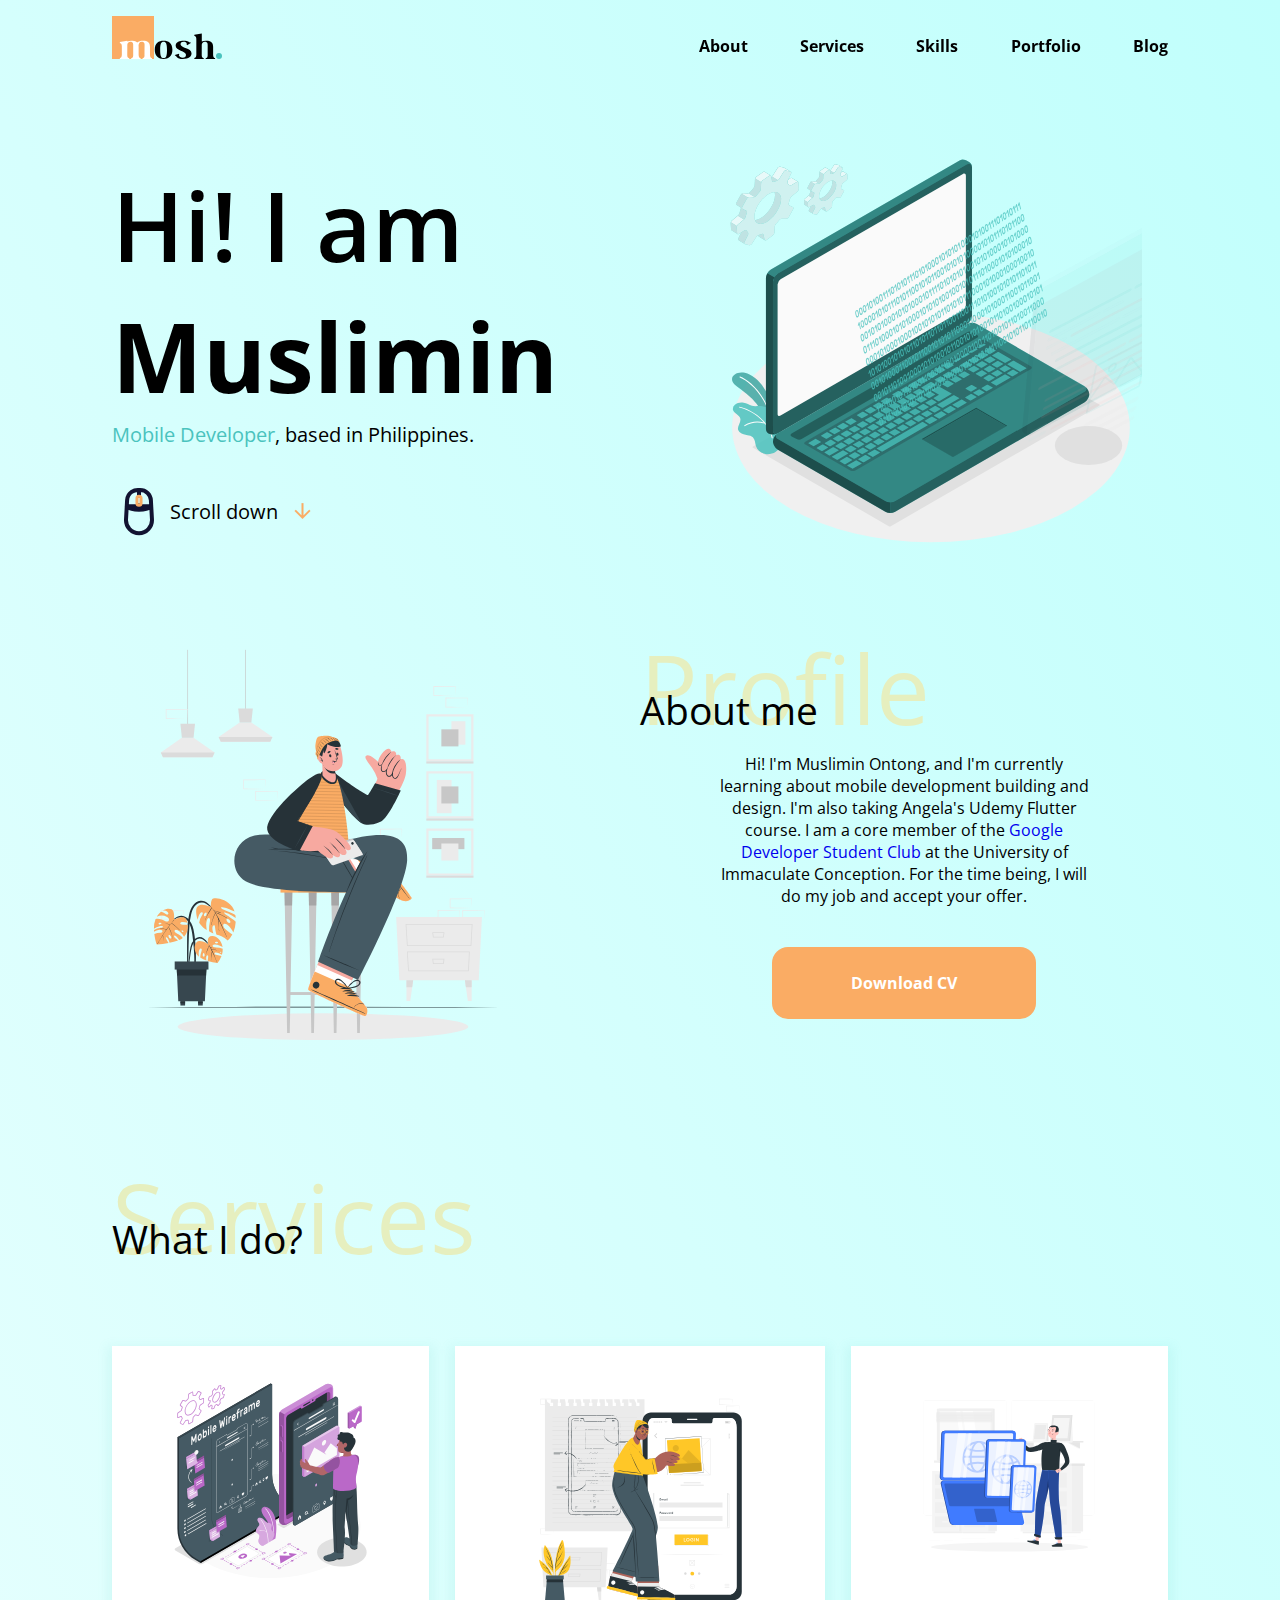
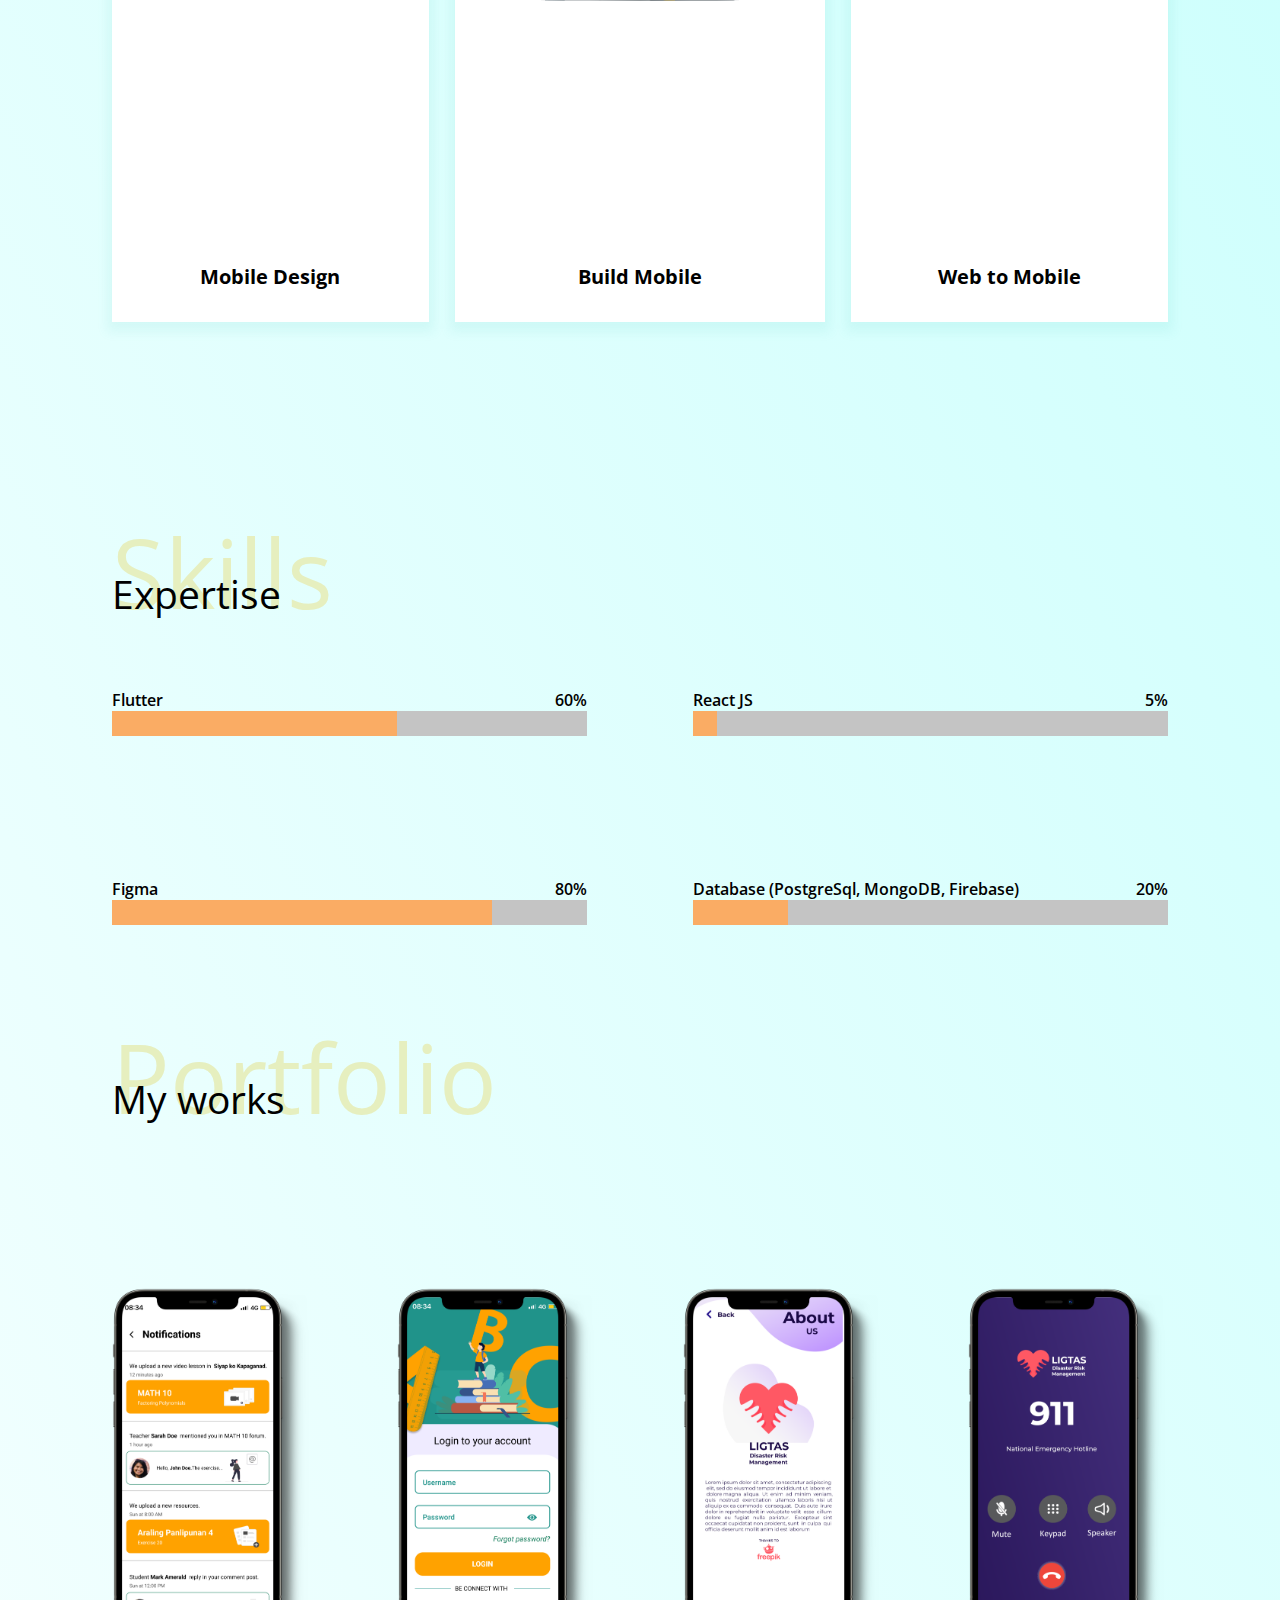
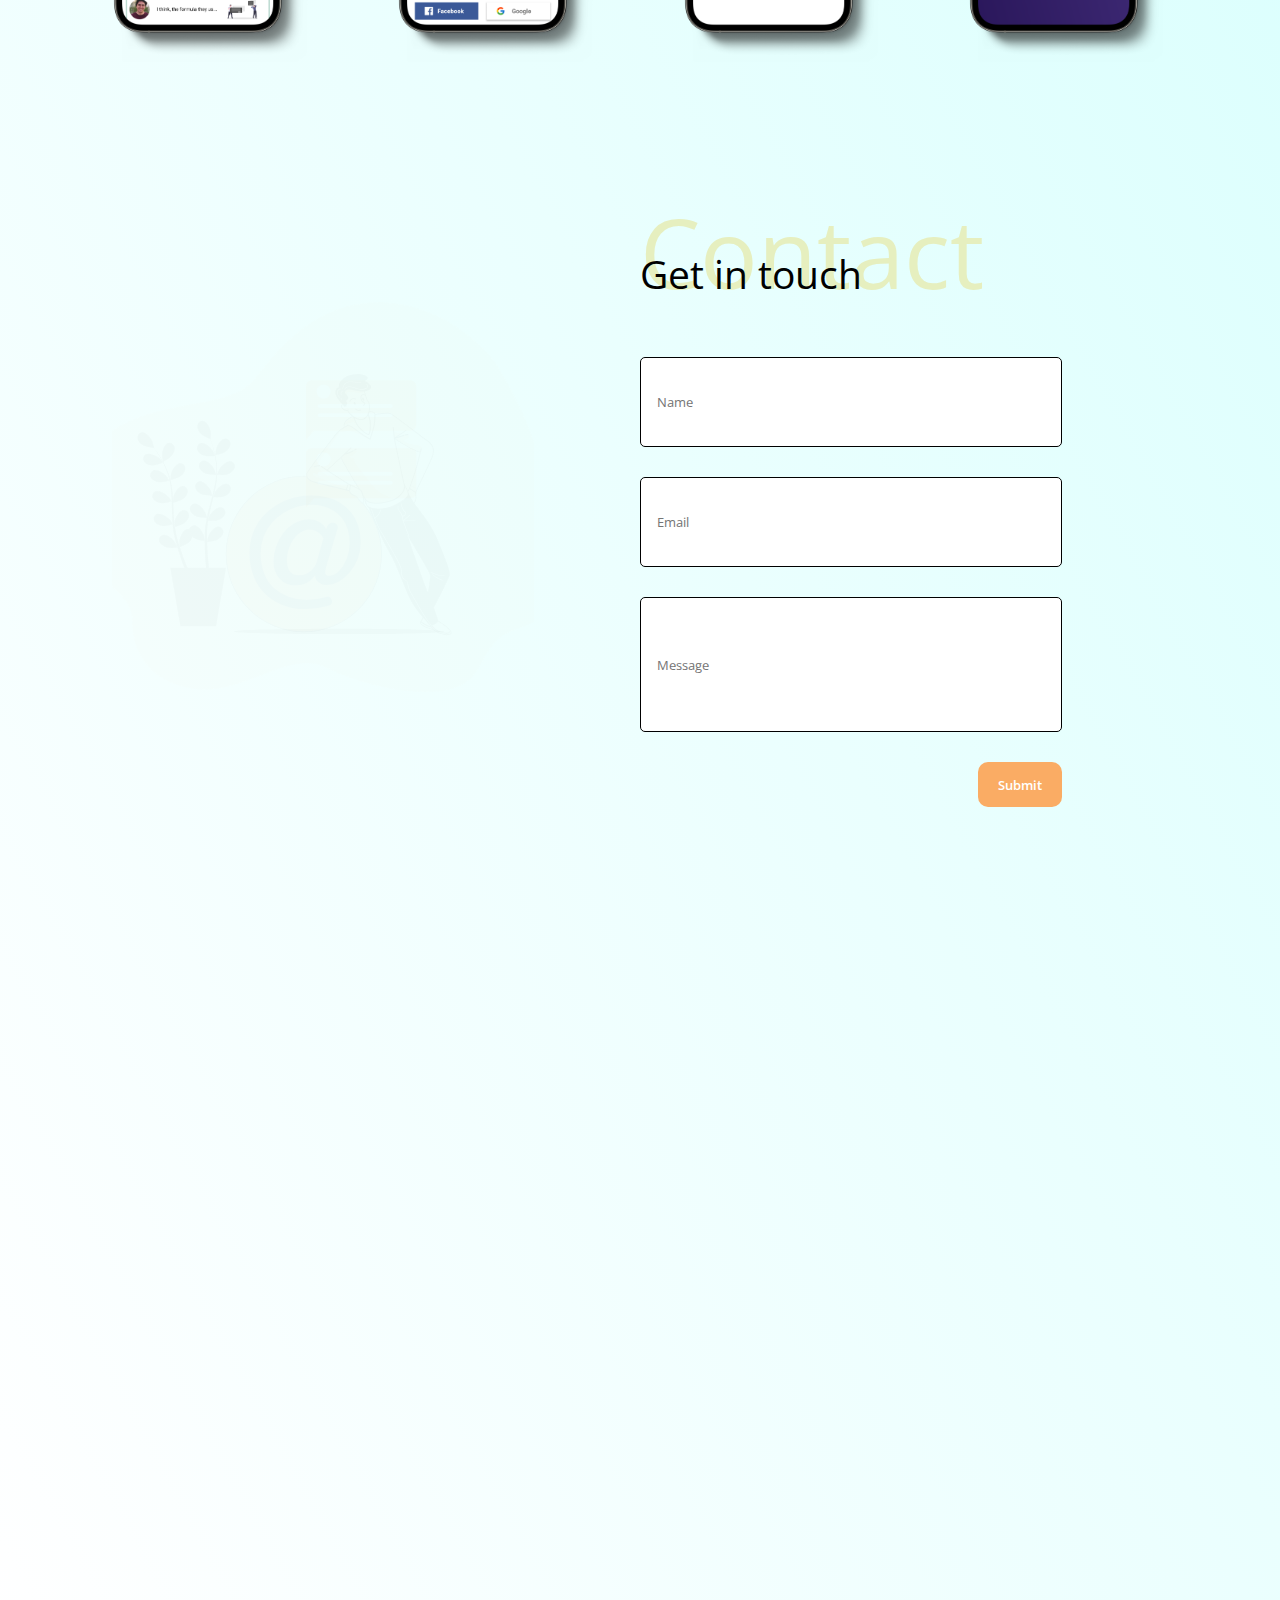
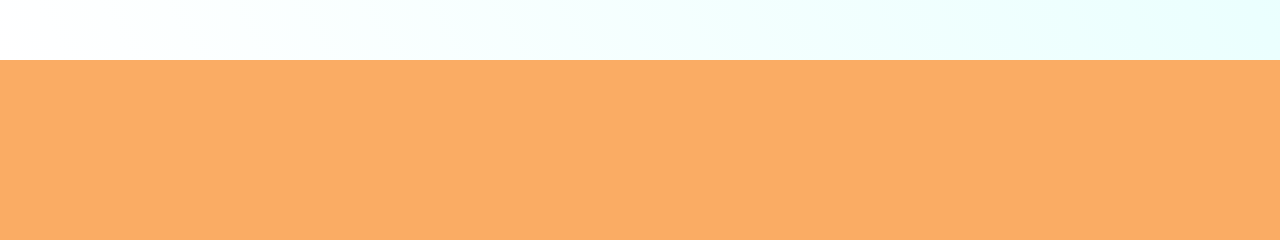
==== index.html @ 73337d1b "first commit" ====
<!DOCTYPE html>
<html lang="en">
  <head>
    <meta charset="UTF-8" />
    <meta http-equiv="X-UA-Compatible" content="IE=edge" />
    <meta name="viewport" content="width=device-width, initial-scale=1.0" />
    <link
      rel="stylesheet"
      href="https://cdnjs.cloudflare.com/ajax/libs/font-awesome/4.7.0/css/font-awesome.min.css"
    />
    <link rel="stylesheet" href="style.css" />
    <title>Mosh</title>
  </head>
  <body>
    <div class="main-container">
      <header>
        <div class="container">
          <input type="checkbox" id="check" onclick="nav_appear()" />
          <div class="logo-container">
            <a href="#landing-page"
              ><img id="logo-home" src="assets/logo.svg" alt=""
            /></a>
          </div>
          <nav>
            <div id="nav-menu">
              <ul>
                <li>
                  <a
                    href="#about-section"
                    id="about-nav"
                    onclick="clickNavBar()"
                    >About</a
                  >
                </li>
                <li>
                  <a
                    href="#services-section"
                    id="services-nav"
                    onclick="clickNavBar()"
                    >Services</a
                  >
                </li>
                <li>
                  <a
                    href="#skill-section"
                    id="skills-nav"
                    onclick="clickNavBar()"
                    >Skills</a
                  >
                </li>
                <li>
                  <a
                    href="#portfolio-section"
                    id="portfolio-nav"
                    onclick="clickNavBar()"
                    >Portfolio</a
                  >
                </li>
                <li>
                  <a href="" id="blog-nav" onclick="clickNavBar()">Blog</a>
                </li>
              </ul>
            </div>
            <label class="burger-menu" for="check">
              <i class="fa fa-bars"></i>
            </label>
          </nav>
        </div>
      </header>

      <main>
        <div class="row" id="landing-page">
          <div class="col">
            <h1>
              <span>Hi! I am<br /></span>Muslimin
            </h1>
            <p><span>Mobile Developer</span>, based in Philippines.</p>

            <div class="scroll-label">
              <img src="assets/mouse.svg" alt="mouse" />
              <p>Scroll down</p>
              <img
                src="assets/arrow-down.png"
                alt="arrow-down"
                id="scroll-arrow-down"
              />
            </div>
          </div>
          <div class="col">
            <img
              id="landing-banner"
              src="assets/code-1.svg"
              alt="landing-banner"
            />
          </div>
        </div>
        <!--                  about section               -->
        <div class="row" id="about-section">
          <div class="col" id="about-banner">
            <img src="assets/about-me-animate.svg" alt="about svg" />
          </div>
          <div class="col">
            <div class="col-title">
              <div class="back">
                <h1>Profile</h1>
              </div>
              <div class="front">
                <h2>About me</h2>
              </div>
            </div>
            <div class="about-me">
              <p>
                Hi! I'm Muslimin Ontong, and I'm currently learning about mobile
                development building and design. I'm also taking Angela's Udemy
                Flutter course. I am a core member of the
                <a
                  href="https://developers.google.com/profile/u/109688872650027456934"
                  target="_blank"
                >
                  Google Developer Student Club </a
                >at the University of Immaculate Conception. For the time being,
                I will do my job and accept your offer.
              </p>
            </div>
            <div class="button-container">
              <a href=""
                ><div class="download-cv"><span>Download CV</span></div></a
              >
            </div>
          </div>
        </div>
        <!--                  service section               -->
        <div class="row" id="services-section">
          <div class="col">
            <div class="col-title">
              <div class="back">
                <h1>Services</h1>
              </div>
              <div class="front">
                <h2>What I do?</h2>
              </div>
            </div>
          </div>
        </div>
        <div class="row">
          <div class="card-container">
            <div class="col card">
              <div class="image-banner">
                <img src="assets/service-1.svg" alt="design mobile" />
              </div>
              <p>Mobile Design</p>
            </div>
            <div class="col card" id="card-2">
              <div class="image-banner">
                <img src="assets/service-2.svg" alt="design mobile" />
              </div>
              <p>Build Mobile</p>
            </div>
            <div class="col card">
              <div class="image-banner">
                <img src="assets/service-3.svg" alt="design mobile" />
              </div>
              <p>Web to Mobile</p>
            </div>
          </div>
        </div>
        <!--                  skill section               -->
        <div class="row" id="skill-section">
          <div class="col">
            <div class="col-title">
              <div class="back">
                <h1>Skills</h1>
              </div>
              <div class="front" id="col-title-skill">
                <h2>Expertise</h2>
              </div>
            </div>
          </div>
        </div>
        <div class="row skill-container">
          <div class="col skill-col">
            <div class="skill">
              <div class="skill-label">
                <p>Flutter</p>
                <p>60%</p>
              </div>
              <div class="progress-bar">
                <div class="bar" id="flutter-skill"></div>
              </div>
            </div>
            <div class="skill">
              <div class="skill-label">
                <p>Figma</p>
                <p>80%</p>
              </div>
              <div class="progress-bar">
                <div class="bar" id="figma-skill"></div>
              </div>
            </div>
          </div>
          <div class="col skill-col">
            <div class="skill">
              <div class="skill-label">
                <p>React JS</p>
                <p>5%</p>
              </div>
              <div class="progress-bar">
                <div class="bar" id="react-skill"></div>
              </div>
            </div>
            <div class="skill">
              <div class="skill-label">
                <p>Database (PostgreSql, MongoDB, Firebase)</p>
                <p>20%</p>
              </div>
              <div class="progress-bar">
                <div class="bar" id="database-skill"></div>
              </div>
            </div>
          </div>
        </div>
        <!--                  portfolio section               -->
        <div class="row" id="portfolio-section">
          <div class="col">
            <div class="col-title">
              <div class="back">
                <h1>Portfolio</h1>
              </div>
              <div class="front" id="col-title-skill">
                <h2>My works</h2>
              </div>
            </div>
          </div>
        </div>
        <div class="row">
          <div class="slider">
            <div class="img-box">
              <img src="assets/mock-up-1.png" alt="project" />
              <img src="assets/mock-up-2.png" alt="project" />
              <img src="assets/mock-up-3.png" alt="project" />
              <img src="assets/mock-up-4.png" alt="project" />
            </div>
          </div>
        </div>
        <!--                  contact section               -->
        <div class="row">
          <div class="col">
            <div class="contact-banner">
              <img src="assets/contact-me.svg" alt="contact banner" />
            </div>
          </div>
          <div class="col">
            <div class="col-title" id="contact-title">
              <div class="back">
                <h1>Contact</h1>
              </div>
              <div class="front">
                <h2>Get in touch</h2>
              </div>
            </div>
            <form action="/" method="POST" class="client-form">
              <input
                type="text"
                name="client_name"
                id="client_input"
                placeholder="Name"
              />
              <br />
              <input
                type="text"
                name="client_email"
                id="email_input"
                placeholder="Email"
              />
              <br />
              <input
                type="textarea"
                name="client_message"
                id="message_input"
                placeholder="Message"
              />
              <br />
              <div class="button-submit-container">
                <input type="submit" value="Submit" />
              </div>
            </form>
          </div>
        </div>
      </main>
    </div>

    <footer></footer>

    <script src="index.js"></script>
  </body>
</html>
---- style.css ----
@import url("https://fonts.googleapis.com/css2?family=Open+Sans:wght@400;600;700;800&display=swap");

:root {
  --padding-body: 0 7rem;
  --background-gradient: linear-gradient(241.04deg, #c1fffc 0%, #ffffff 100%);
  --margin-bottom: 2rem;
  --margin-top: 2.5rem;
  --main-background-linear: 540vh;
  --footer-height: 20vh;
}
* {
  padding: 0;
  margin: 0;
  box-sizing: border-box;
  font-family: "Open Sans", sans-serif;
  text-decoration: none;
}

.main-container {
  width: 100%;
  height: var(--main-background-linear);
  display: flex;
  flex-direction: column;
  background-image: var(--background-gradient);
}
header {
  position: fixed;
  top: 0;
  width: 100%;
  padding: var(--padding-body);
  background: transparent;
  margin-bottom: var(--margin-bottom);
  z-index: 1000;
  transition: background-color 0.5s;
}

header.active {
  background-color: white;
  box-shadow: 0px 10px 10px rgba(74, 195, 190, 0.1);
}

.container {
  display: flex;
  justify-content: space-between;
  align-items: center;
  padding: 1rem 0;
}

header .container .logo-container {
  flex: 2.5;
}

header .container nav {
  flex: 2;
}

#check {
  display: none;
}

header .container nav .burger-menu {
  display: none;
}

header .container nav #nav-menu ul {
  display: flex;
  justify-content: space-between;
  max-width: 100%;
  min-width: 30%;
  list-style: none;
}
header .container nav #nav-menu li a {
  color: #000;
  font-weight: bold;
}

header .container nav #nav-menu li a:hover {
  color: #faac64;
}

.row {
  position: relative;
  top: 6rem;
  padding: var(--padding-body);
  display: flex;
  align-items: center;
  height: auto;
  margin-top: var(--margin-top);
}

.col {
  flex: 1;
  display: flex;

  flex-direction: column;
  margin-bottom: 1.5rem;
}

.col img {
  max-width: 80%;
}

#landing-page h1 {
  font-weight: bold;
  font-size: 5.996875rem;
}

#landing-page h1 span {
  font-weight: 600;
  font-size: 5.996875rem;
}
#landing-page p {
  font-size: 1.25rem;
}
#landing-page p span {
  font-size: 1.25rem;
  color: #4ac3be;
}

.scroll-label {
  display: flex;
  justify-content: center;
  align-items: center;
  max-width: 40%;
  min-width: 30%;
  margin-top: var(--margin-top);
}

.scroll-label p,
#scroll-arrow-down {
  margin-left: 1rem;
}

.scroll-label #scroll-arrow-down {
  max-width: 1.5rem;
  max-height: 1.5rem;
  min-width: 1rem;
  min-height: 1rem;
}
#landing-page #landing-banner {
  margin-left: 5rem;
}

#about-section #about-banner {
  max-width: 50%;
}
.col-title {
  width: 40%;
  position: relative;
}

.col-title .back,
.front {
  width: 100%;
}

.col-title .back > h1 {
  font-size: 5.9968375rem;
  color: #e6efbf;
  font-weight: 400;
}
.col-title .front > h2 {
  position: absolute;
  top: 3.8rem;
  right: 0;
  font-size: 2.44125rem;
  font-weight: 400;
  width: 100%;
}

#about-section .about-me p {
  text-align: center;
  width: 70%;
  margin: 0 auto;
}

.button-container {
  max-width: 100%;
  height: 20vh;
}

.button-container a .download-cv {
  max-width: 50%;
  height: 40%;
  display: flex;
  justify-content: center;
  align-items: center;
  margin: var(--margin-top) auto;
  background-color: #faac64;
  color: white;
  border-radius: 1rem;
  text-align: center;
  transition: all 0.5s;
}
.button-container a .download-cv:hover {
  background-color: #4ac3be;
}

.button-container a .download-cv span {
  font-size: 1rem;
  font-weight: bold;
}
.card-container {
  display: flex;
  justify-content: space-between;
  width: 100%;
  height: 80vh;
}
.card {
  display: flex;
  /* justify-content: center; */
  /* align-items: center; */
  text-align: center;
  max-width: 30%;
  height: 80%;
  flex-direction: column;
  background-color: #ffffff;
  box-shadow: 0px 5px 10px 5px rgba(74, 195, 190, 0.1);
  padding: 2rem;
}

#card-2 {
  max-width: 35%;
}

.card .image-banner {
  flex: 1.5;
}

.card p {
  font-size: 1.25rem;
  font-weight: bold;
}

.skill-container {
  height: 30vh;
  margin-bottom: var(--margin-bottom);
  justify-content: space-between;
}
.skill-container .skill-col {
  height: 100%;
  max-width: 45%;
  justify-content: space-between;
}

.skill {
  max-width: 100%;
  height: 30%;
}
.skill .skill-label {
  display: flex;
  justify-content: space-between;
}
.skill .skill-label p {
  font-weight: 600;
}

.skill .progress-bar {
  position: relative;
  background-color: #c4c4c4;
  width: 100%;
  height: 30%;
}

.skill .progress-bar .bar {
  background-color: #faac64;
  height: 100%;
  z-index: 2;
  position: absolute;
  top: 0;
  left: 0;
}

#flutter-skill {
  width: 60%;
}

#figma-skill {
  width: 80%;
}
#react-skill {
  width: 5%;
}
#database-skill {
  width: 20%;
}

/* .slider,
.img-box {
} */
.slider {
  width: 100%;
  height: 60vh;
  overflow: hidden;
}
.slider .img-box {
  display: flex;
  align-items: center;
  justify-content: space-between;
  max-width: 100%;
  height: 100%;
}

.slider .img-box img {
  max-width: 200px;
}

#contact-title {
  width: 50%;
}
.client-form {
  margin-top: var(--margin-top);
  width: 100%;
  height: 50vh;
  display: flex;
  flex-direction: column;
  justify-content: space-between;
}
.button-submit-container {
  width: 80%;
  height: 10%;
}
input[type="text"],
input[type="textarea"] {
  width: 80%;
  padding: 1rem;
}
input[type="text"],
input[type="textarea"] {
  border: 1px solid #000000;
  box-sizing: border-box;
  border-radius: 5px;
}
input[type="submit"] {
  background: #faac64;
  border-radius: 10px;
  border-color: transparent;
  color: #fff;
  outline: none;
  font-weight: 600;
}

input[type="text"] {
  height: 20%;
}
input[type="submit"] {
  cursor: pointer;
  float: right;
  width: 20%;
  height: 100%;
  font-size: 0.8rem;
  transition: all 0.5s;
}
input[type="submit"]:hover {
  background-color: #4ac3be;
}
input[type="textarea"] {
  height: 30%;
}

footer {
  width: 100%;
  height: var(--footer-height);
  background-color: #faac64;
}
/* --------------------------------------------- */
/* mobile */
/*  */
@media only screen and (max-width: 768px) {
  html {
    font-size: 12px;
  }
  :root {
    --padding-body: 0 2rem;
    --margin-top: 2rem;
    --main-background-linear: 740vh;
    --footer-height: 10vh;
  }

  header .container nav #nav-menu {
    width: 100%;
    height: 90vh;
    background-color: #4ac3be;
    color: #fff;
    position: fixed;

    top: 10vh;
    left: 0;
    transition: all 0.5s;
  }
  header .container nav #nav-menu ul {
    text-align: center;
    flex-direction: column;
    height: 90%;
  }
  header .container nav #nav-menu ul li {
    font-size: 1.953rem;
  }

  header .container nav #nav-menu ul li:first-child {
    margin-top: 2rem;
  }

  #logo-home {
    max-width: 50%;
  }
  header .container .logo-container,
  .nav {
    flex: 1;
  }

  header .container nav .burger-menu {
    float: right;
    display: block;
  }

  header .container nav .burger-menu i {
    font-size: 1.5rem;
  }

  .row {
    align-items: center;
    flex-direction: column;
  }

  #landing-page {
    flex-direction: column-reverse;
  }

  .col {
    flex: 1;
    width: 100%;
  }

  .col img {
    max-width: 100%;
  }

  #landing-page #landing-banner {
    margin-left: 0;
  }
  .scroll-label {
    display: none;
  }
  #about-section #about-banner {
    max-width: 100%;
  }

  .col-title {
    width: 100%;
  }

  .col-title .back > h1 {
    font-size: 5.9968375rem;
  }
  .col-title .front > h2 {
    font-size: 2.44125rem;
    top: 3.8rem;
  }

  /* 
  .col-title.front #col-title-skill h2 {
    right: 60%;
  } */

  #about-section .about-me p {
    font-size: 1.33333333333rem;
    max-width: 100%;
    margin-top: var(--margin-top);
  }

  .button-container {
    max-width: 100%;
    height: 10vh;
  }
  .button-container a .download-cv {
    width: 50%;
    height: 80%;
  }

  .button-container a .download-cv span {
    font-size: 1.563rem;
  }

  .card-container {
    flex-direction: column;
    height: 200vh;
  }
  .card {
    display: flex;
    max-width: 100%;
    max-height: 100%;
    flex-direction: column;
    background-color: #ffffff;
    box-shadow: 0px 5px 10px 5px rgba(74, 195, 190, 0.1);
  }

  #card-2 {
    max-width: 100%;
  }

  .card p {
    font-size: 2.411rem;
  }

  .skill-container {
    height: 45vh;
  }

  .skill-container .skill-col {
    max-width: 100%;
    margin-top: var(--margin-top);
  }
  .skill {
    max-width: 100%;
    height: 30%;
  }

  .skill .skill-label p {
    font-size: 1.33333333333rem;
  }
  .skill .progress-bar {
    width: 100%;
    height: 30%;
  }
  .skill .progress-bar .bar {
    z-index: 2;
    position: absolute;
    top: 0;
    left: 0;
  }

  .slider {
    height: 78vh;
    overflow-x: scroll;
  }

  .slider .img-box img {
    max-width: 300px;
  }
  .button-submit-container {
    height: 20%;
    width: 100%;
  }
  .client-form {
    width: 100%;
    height: 60vh;
  }

  input[type="text"],
  input[type="textarea"],
  input[type="submit"] {
    width: 100%;
    padding: 1rem;
  }

  input[type="text"] {
    height: 20%;
  }
  input[type="submit"] {
    font-size: 1.33333333333rem;
    height: 100%;
  }
  input[type="textarea"] {
    height: 50%;
  }

  /* #check:checked ~ .nav-menu {
    left: 0;
  } */
}
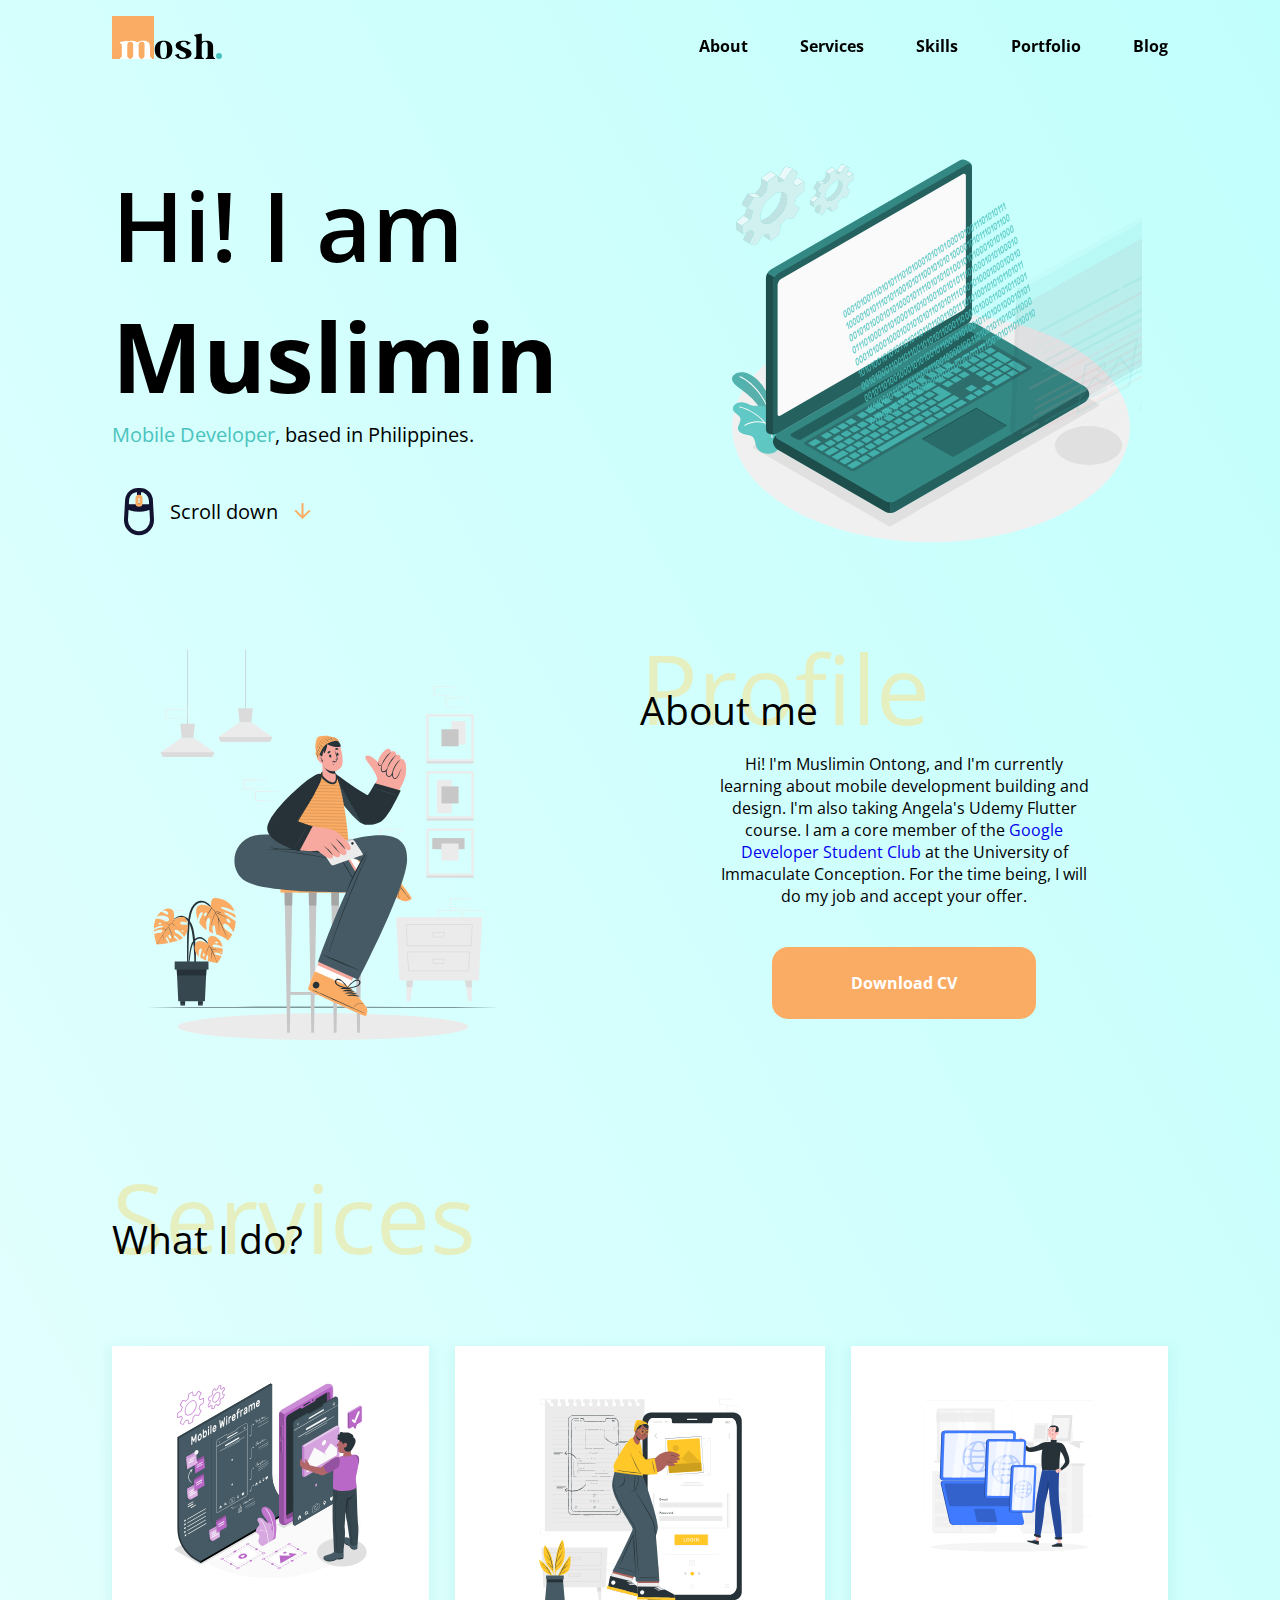
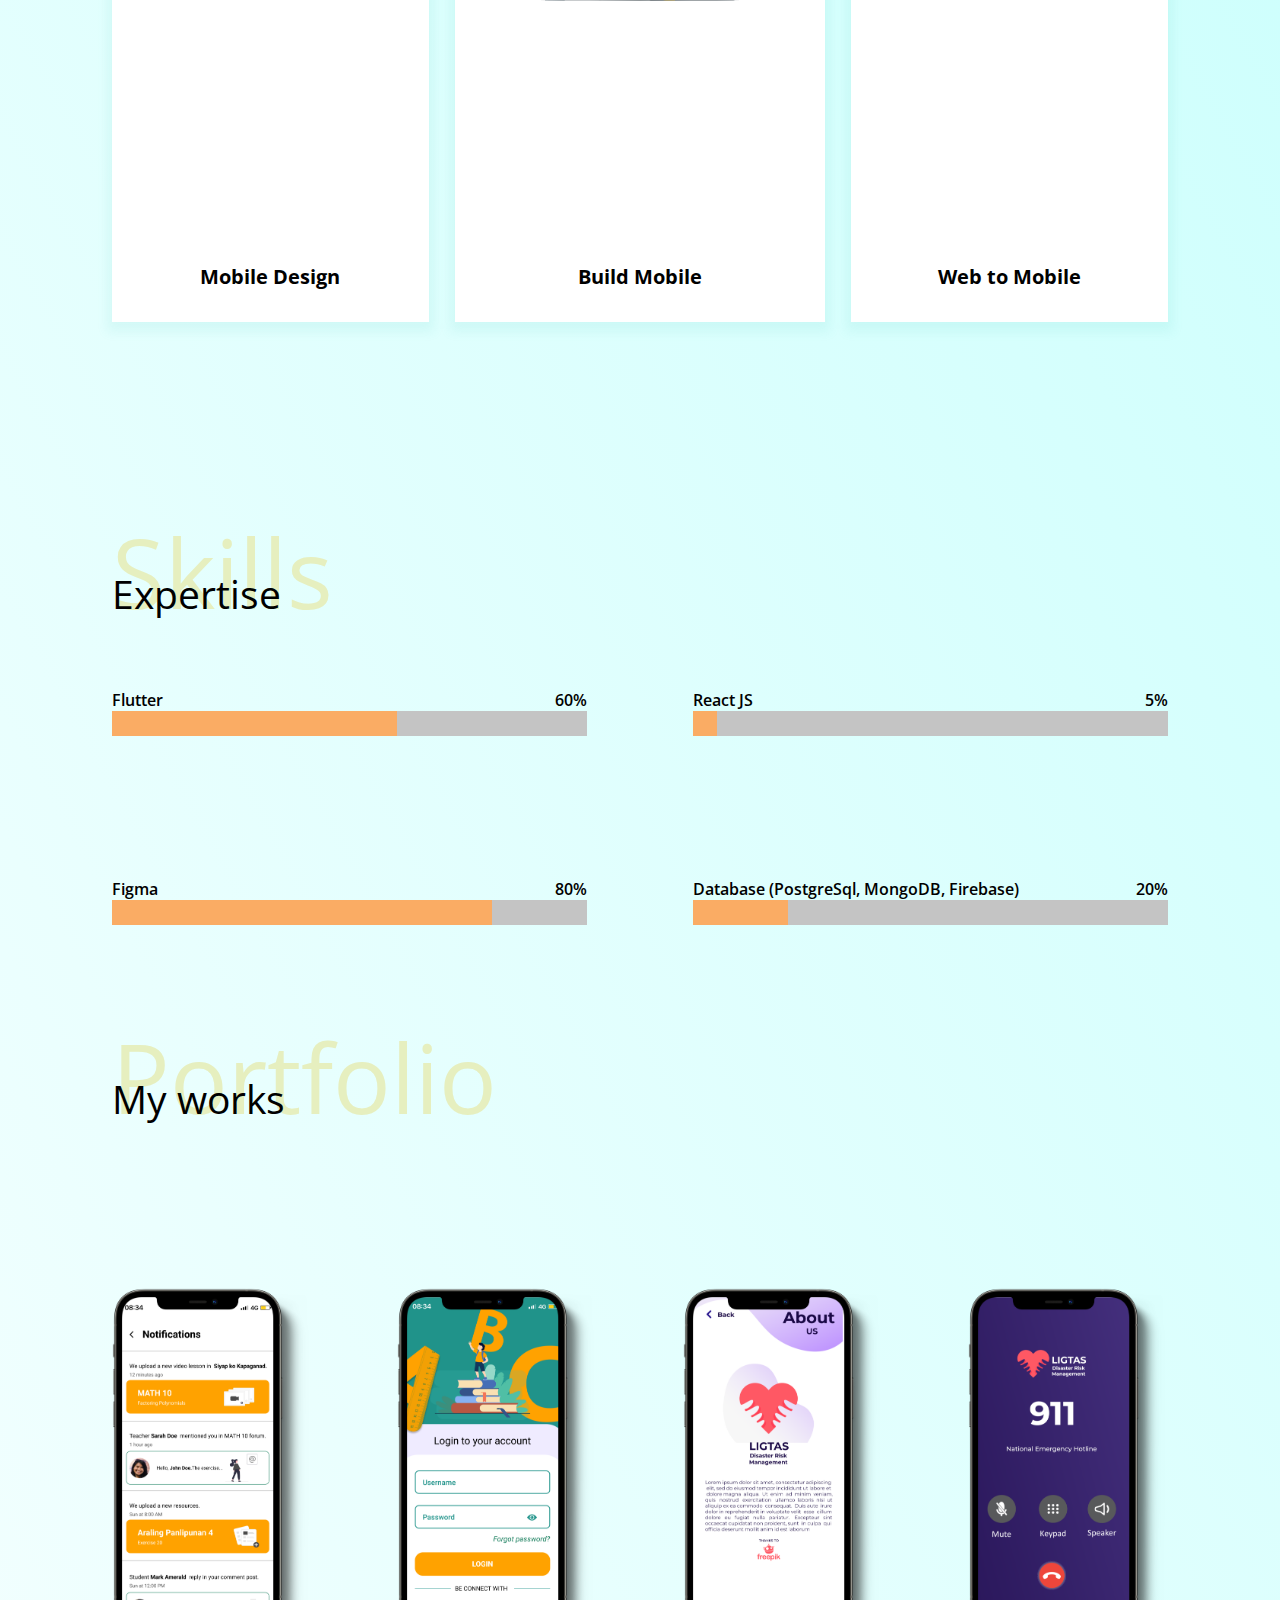
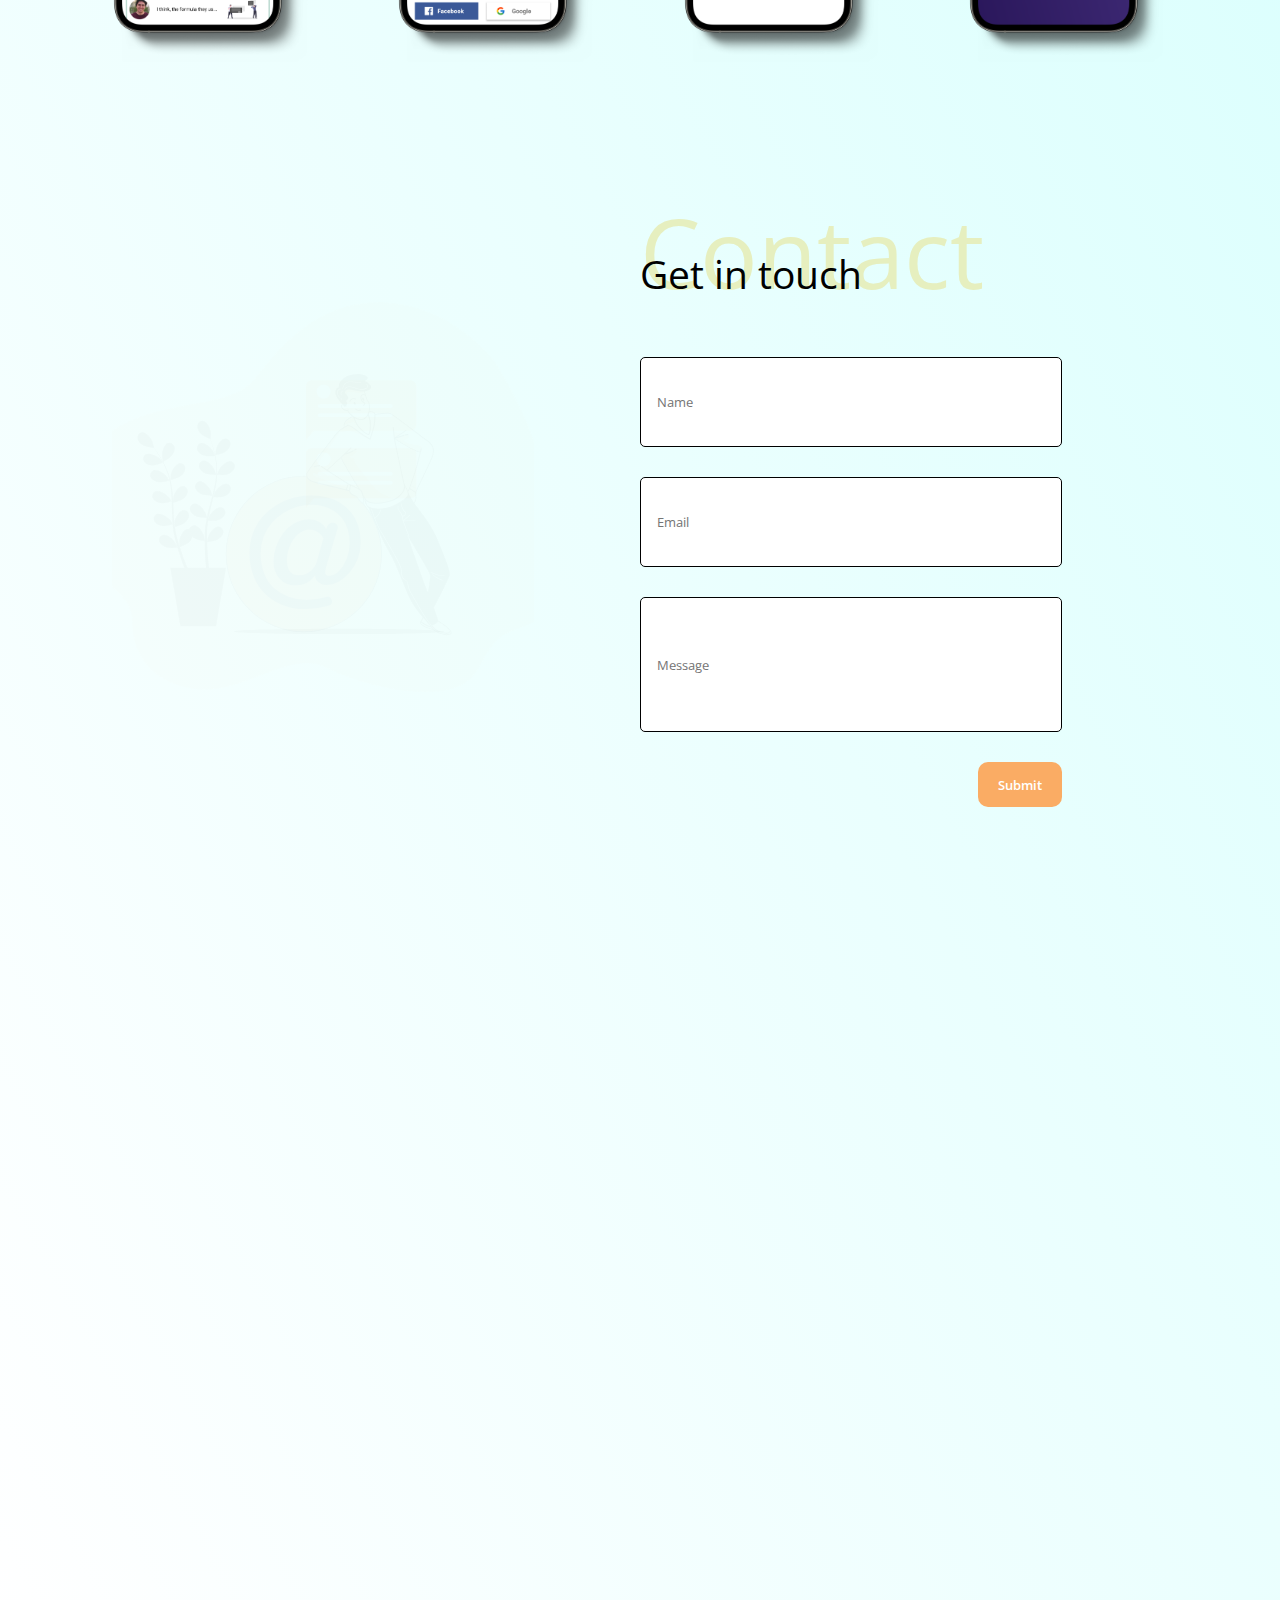
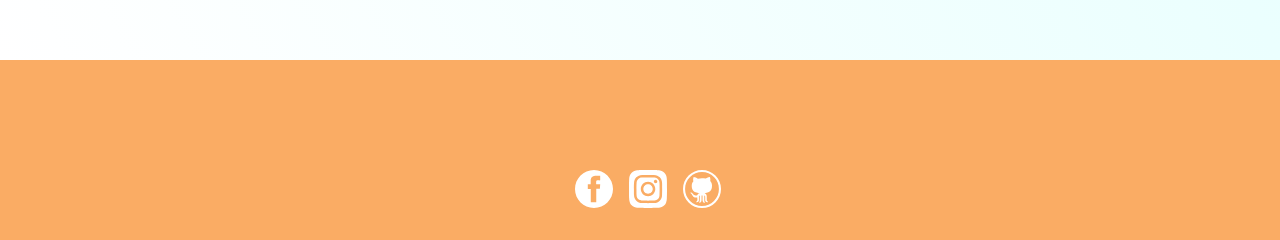
==== commit 3517c6b6: "add footer social media" ====
--- a/index.html
+++ b/index.html
@@ -289,7 +289,13 @@
       </main>
     </div>
 
-    <footer></footer>
+    <footer>
+      <div class="social-media">
+        <img src="assets/social-media-1.svg" alt="facebook" />
+        <img src="assets/social-media-2.svg" alt="facebook" />
+        <img src="assets/social-media-3.svg" alt="facebook" />
+      </div>
+    </footer>
 
     <script src="index.js"></script>
   </body>
--- a/style.css
+++ b/style.css
@@ -359,9 +359,22 @@
 }
 
 footer {
+  position: relative;
   width: 100%;
   height: var(--footer-height);
   background-color: #faac64;
+}
+
+footer .social-media {
+  position: absolute;
+  bottom: 2rem;
+  width: 100%;
+  display: flex;
+  justify-content: center;
+}
+
+footer .social-media img:not(:nth-child(4)) {
+  margin-left: 1rem;
 }
 /* --------------------------------------------- */
 /* mobile */
@@ -564,7 +577,9 @@
   input[type="textarea"] {
     height: 50%;
   }
-
+  footer .social-media img {
+    width: 30px;
+  }
   /* #check:checked ~ .nav-menu {
     left: 0;
   } */
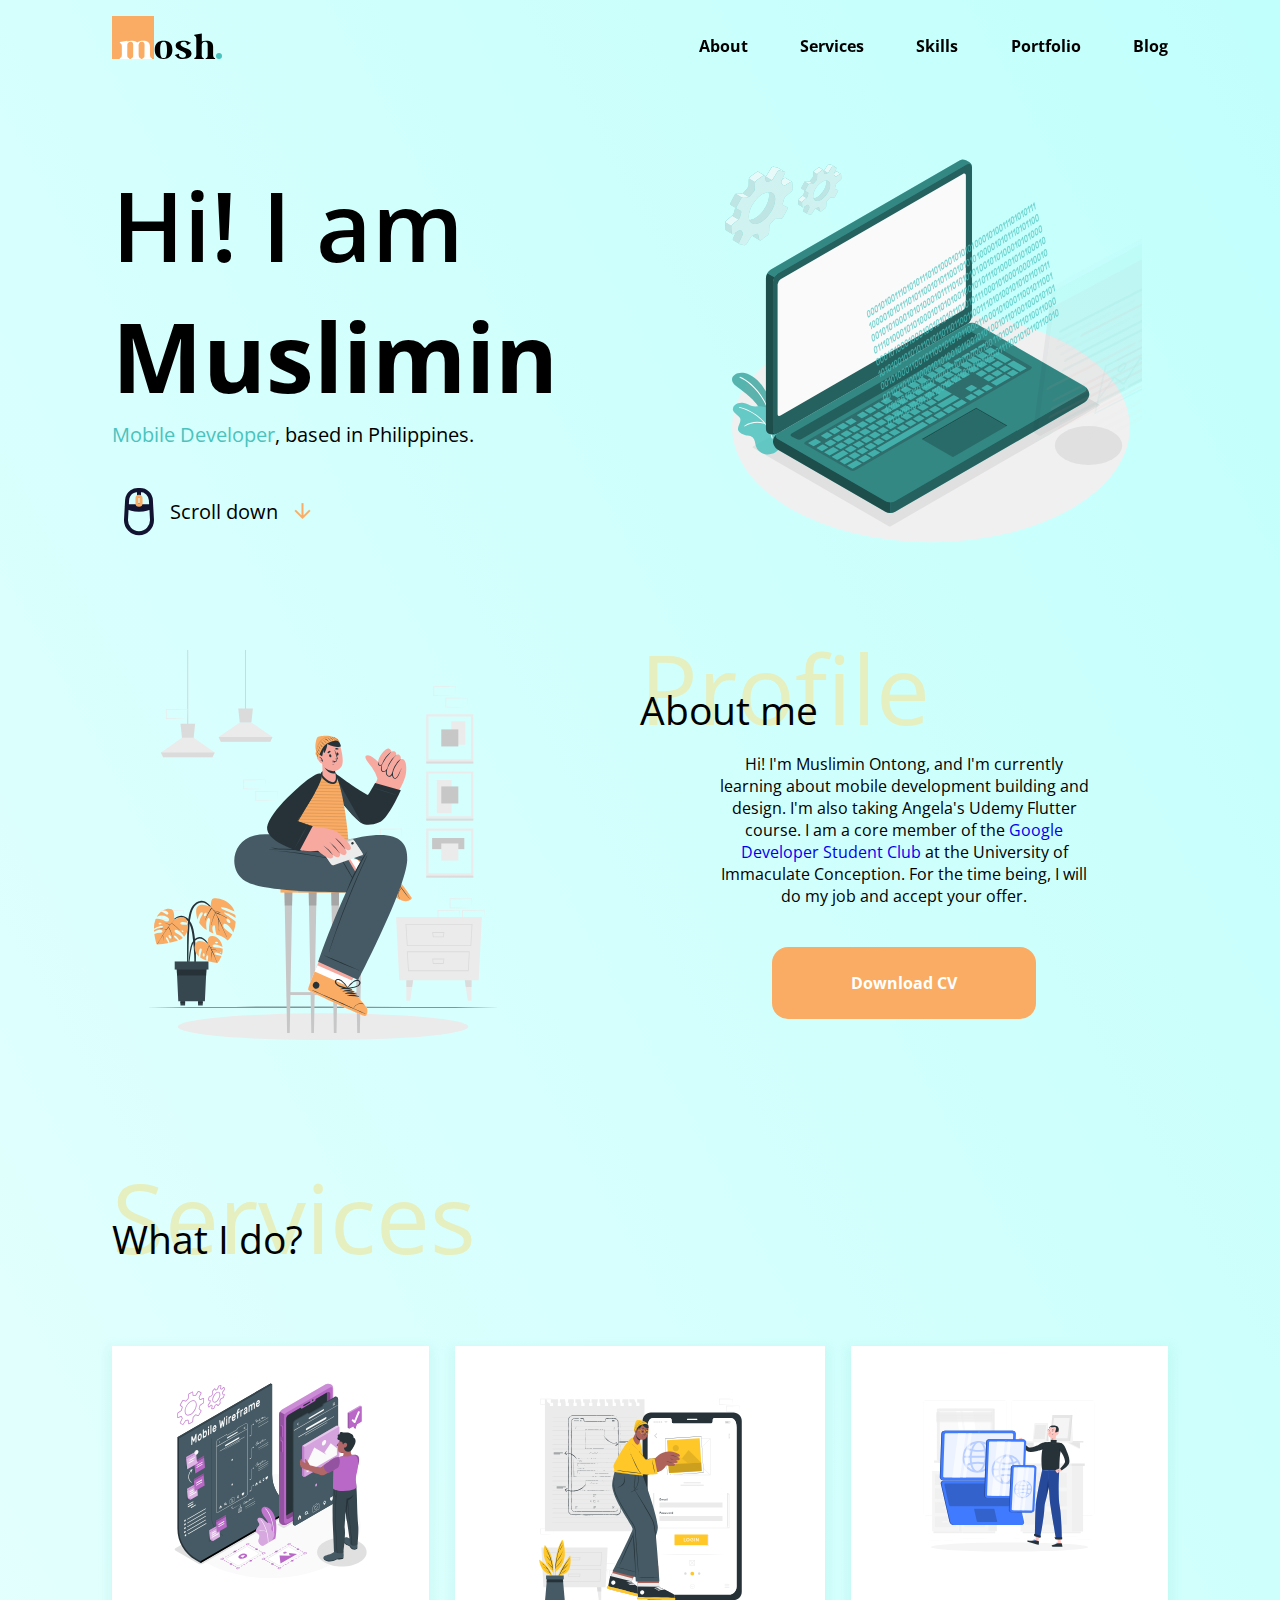
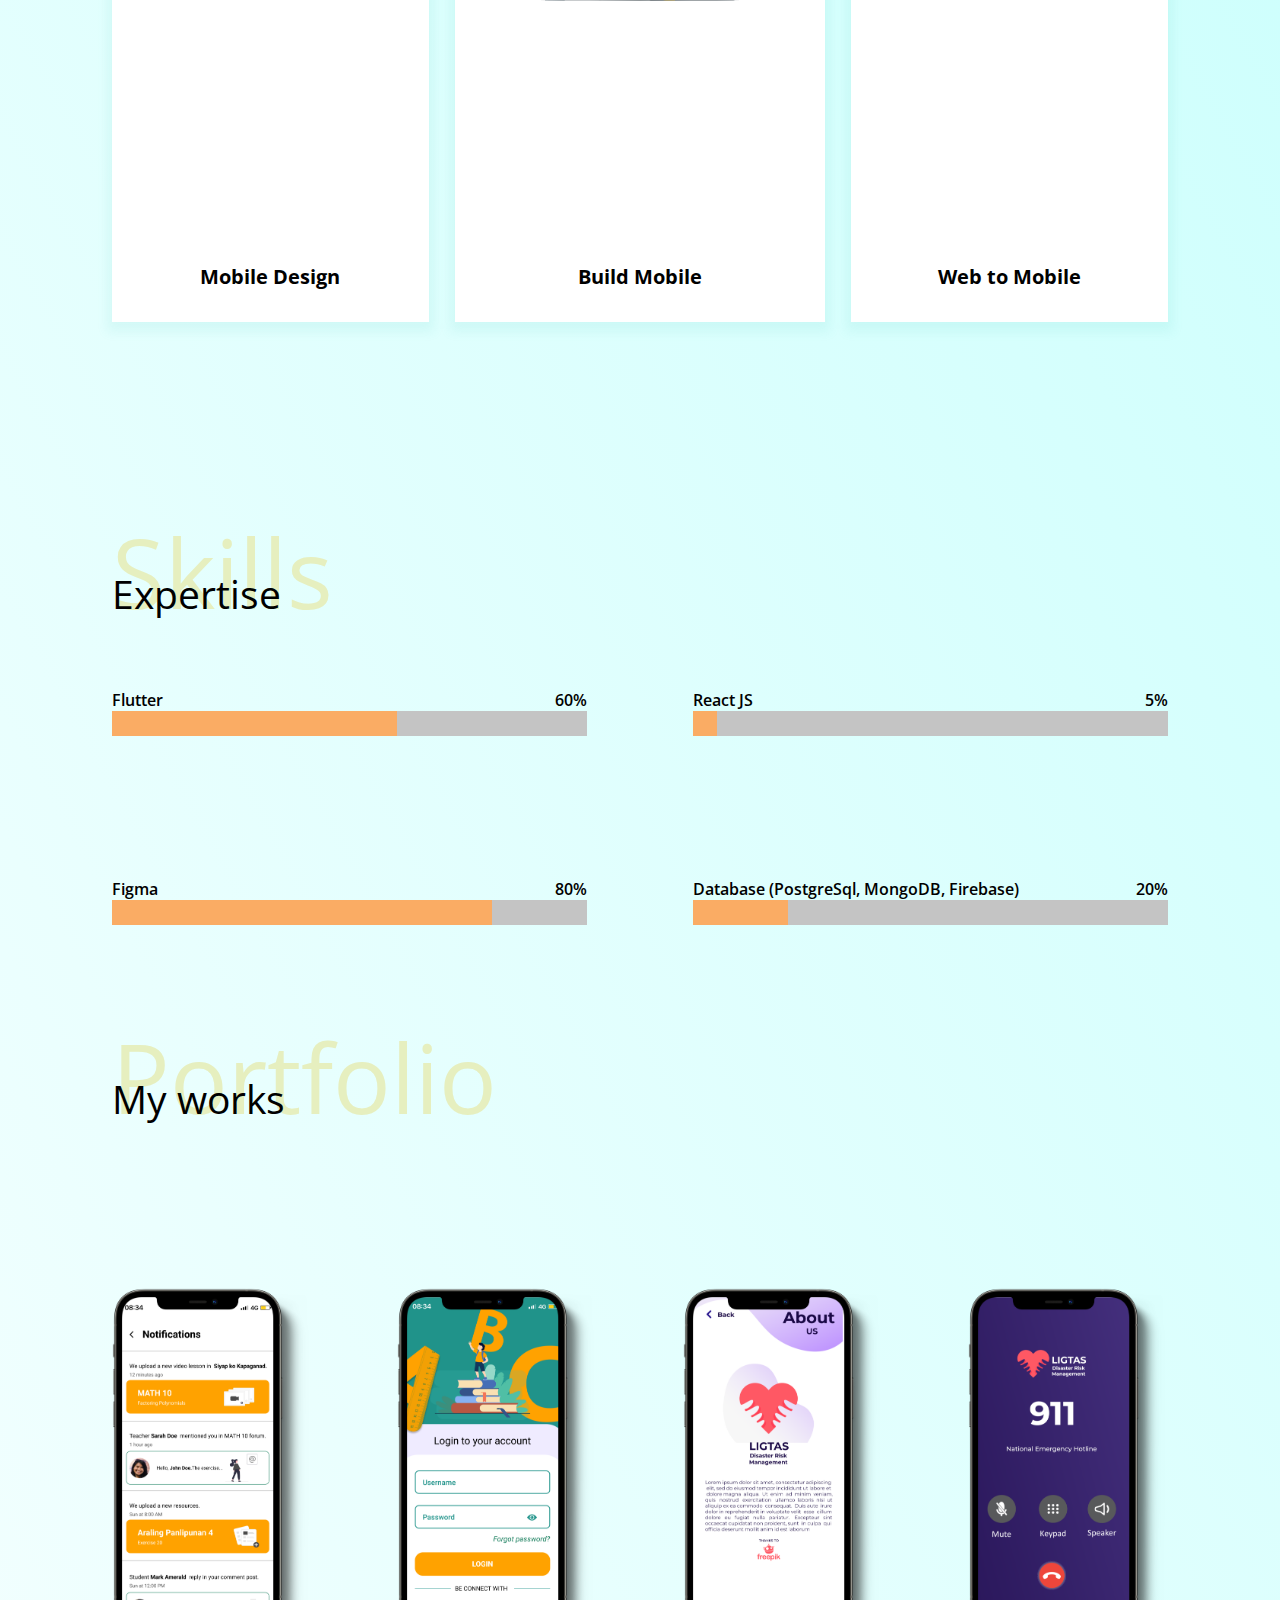
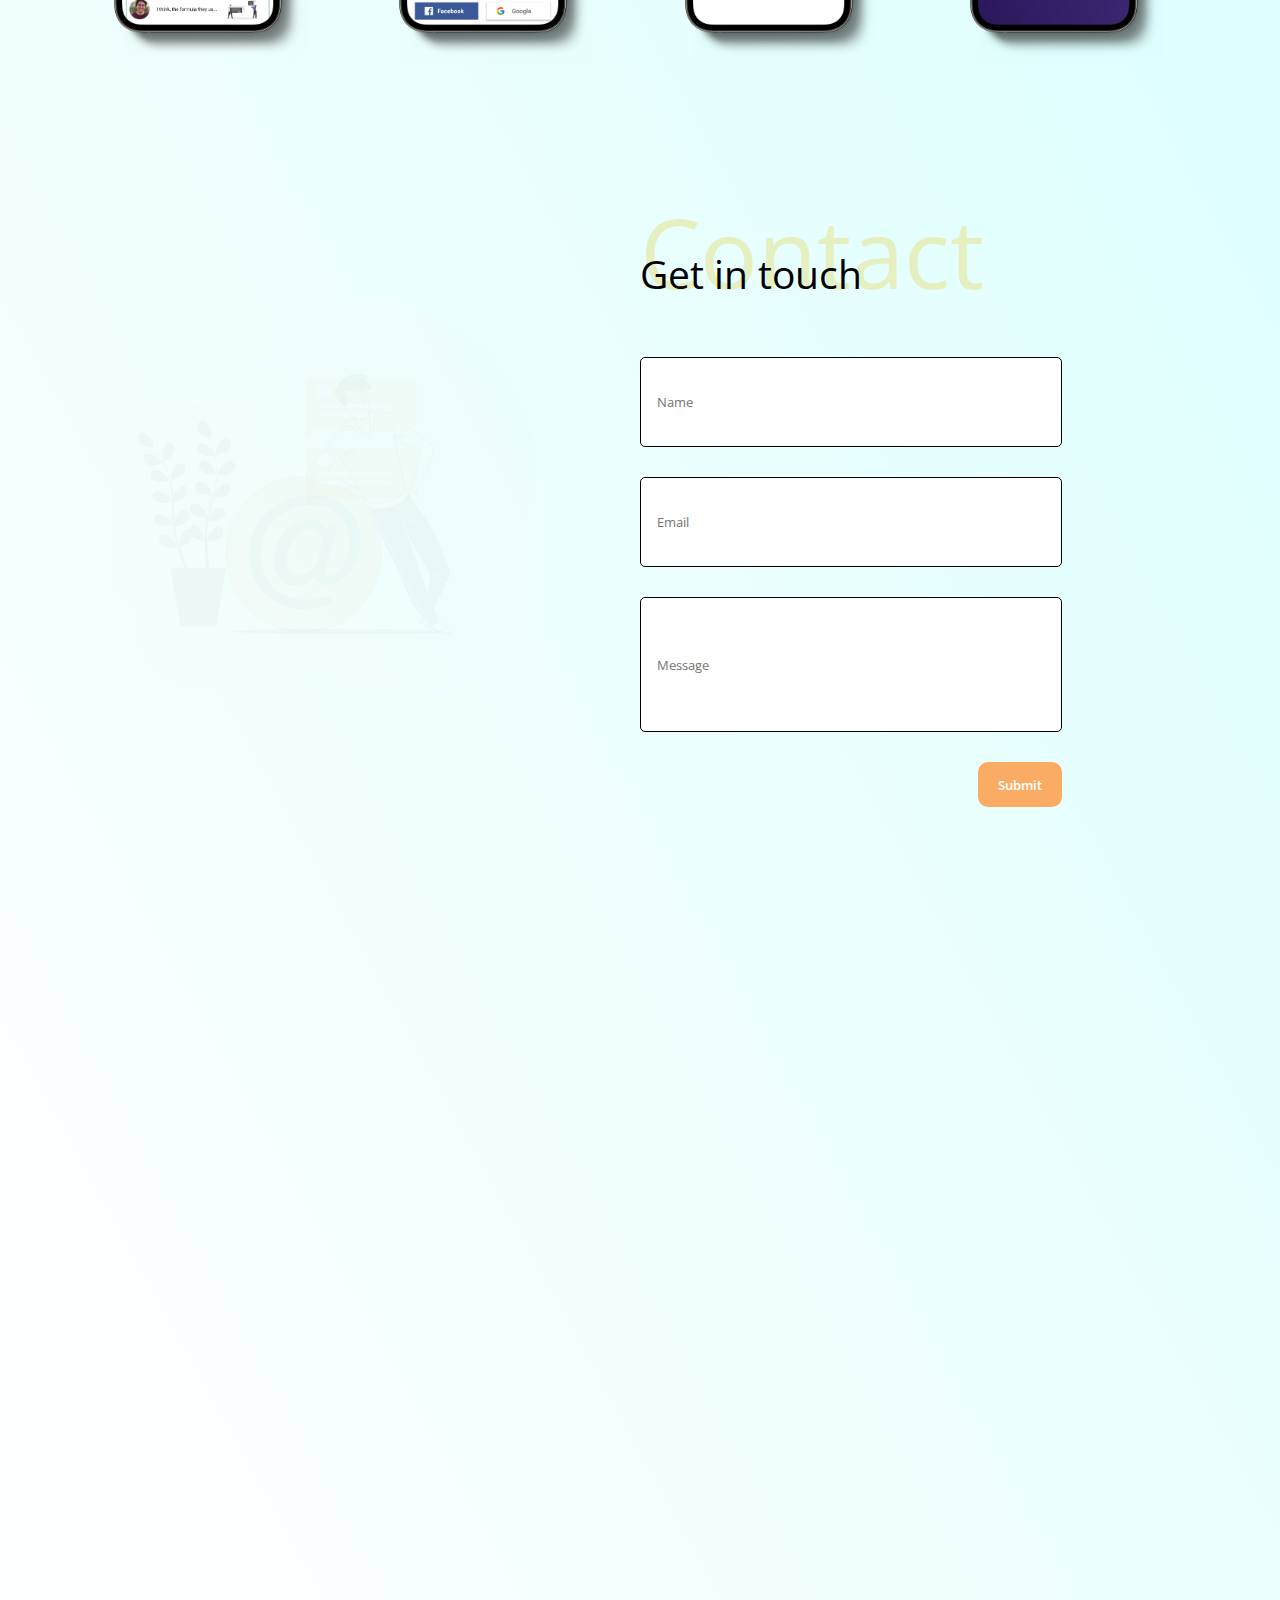
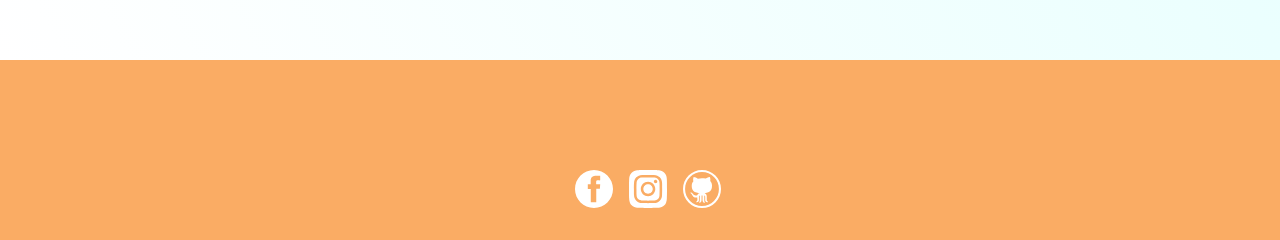
==== commit 71206691: "add required every input form" ====
--- a/index.html
+++ b/index.html
@@ -264,6 +264,7 @@
                 name="client_name"
                 id="client_input"
                 placeholder="Name"
+                required
               />
               <br />
               <input
@@ -271,6 +272,7 @@
                 name="client_email"
                 id="email_input"
                 placeholder="Email"
+                required
               />
               <br />
               <input
@@ -278,6 +280,7 @@
                 name="client_message"
                 id="message_input"
                 placeholder="Message"
+                required
               />
               <br />
               <div class="button-submit-container">
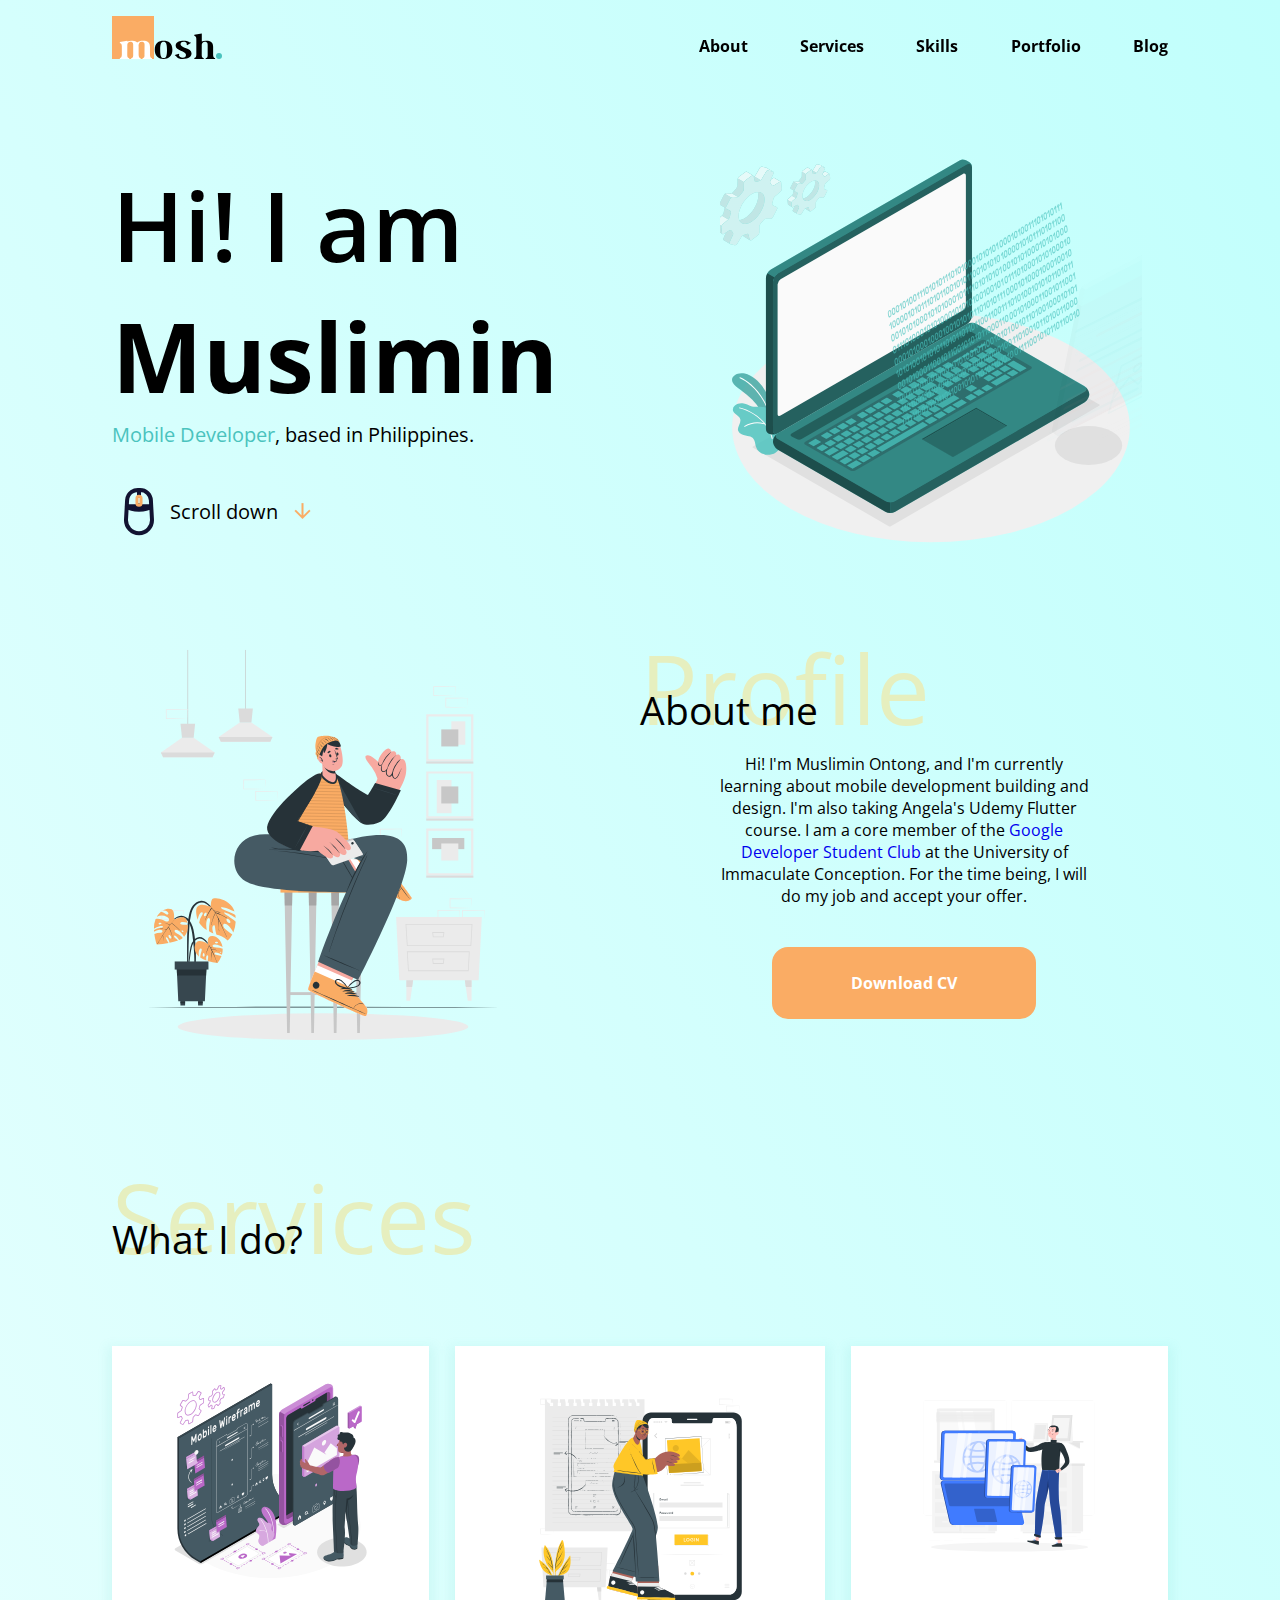
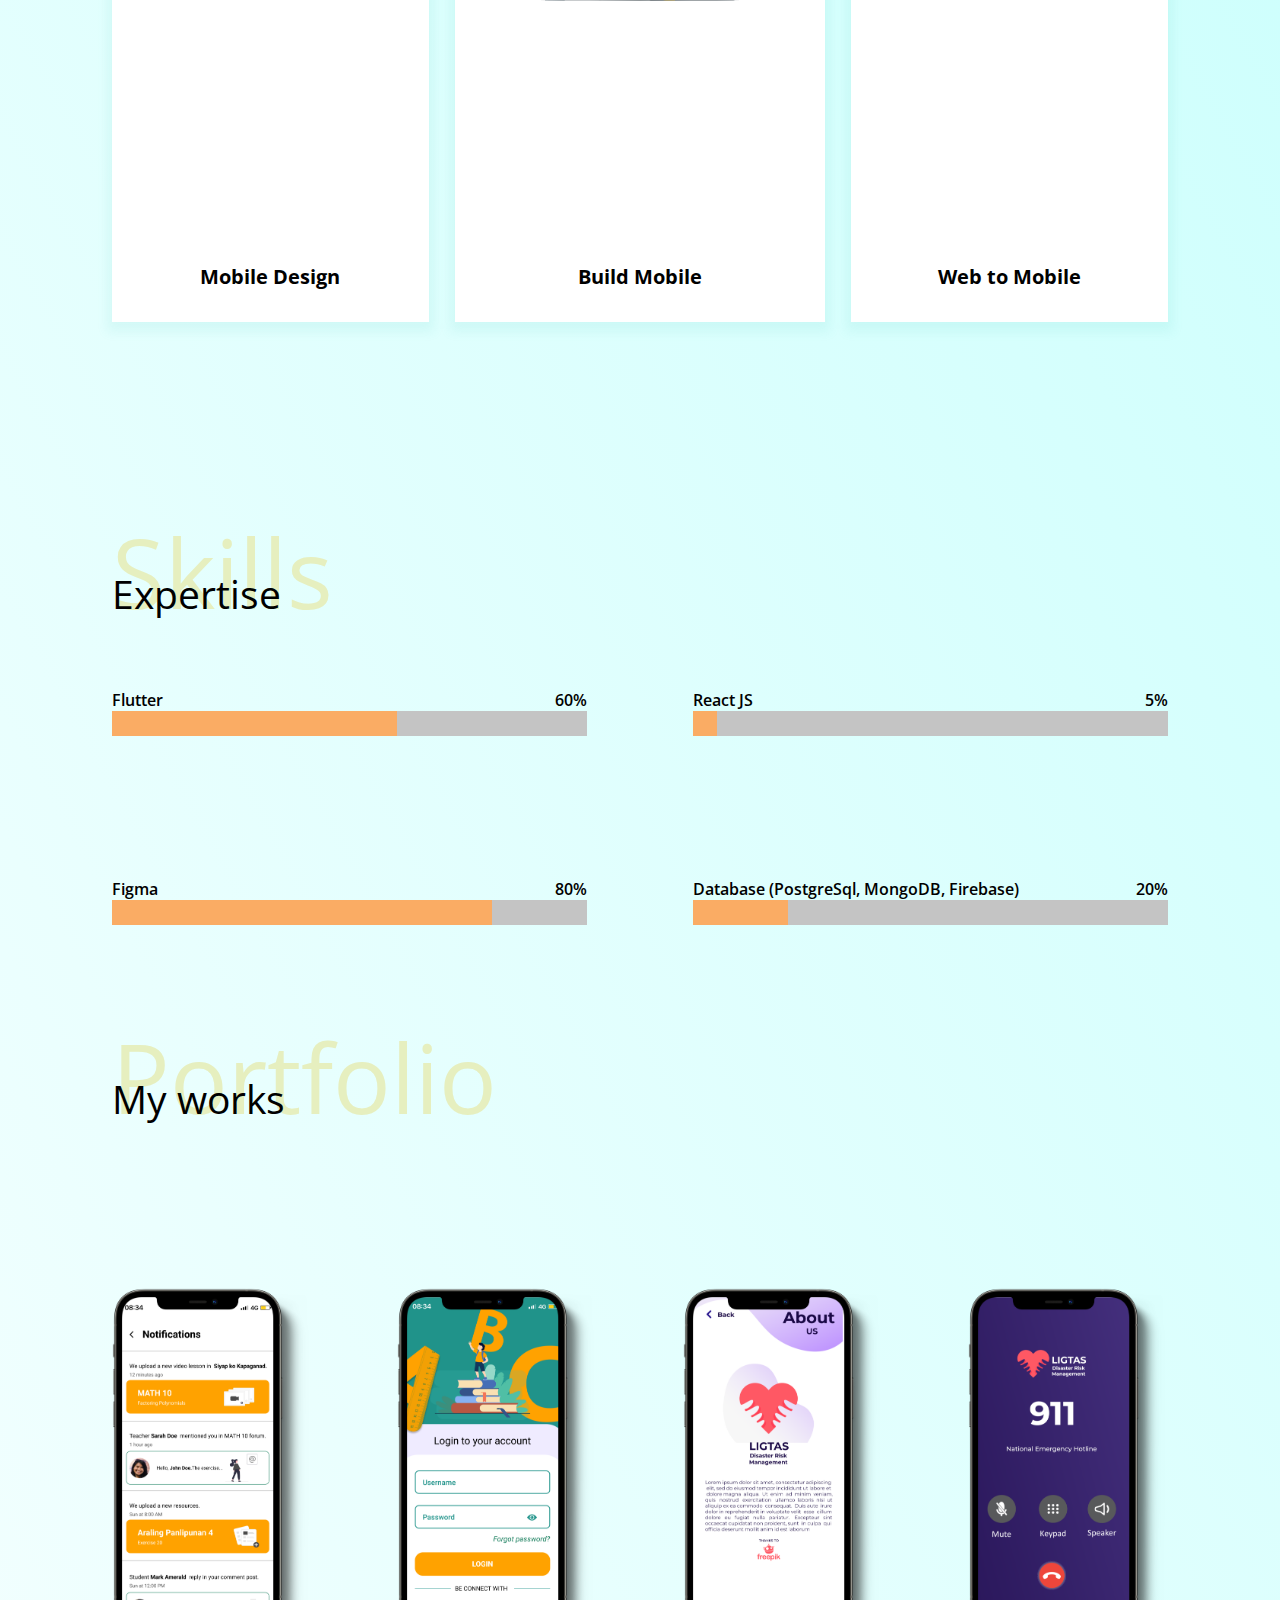
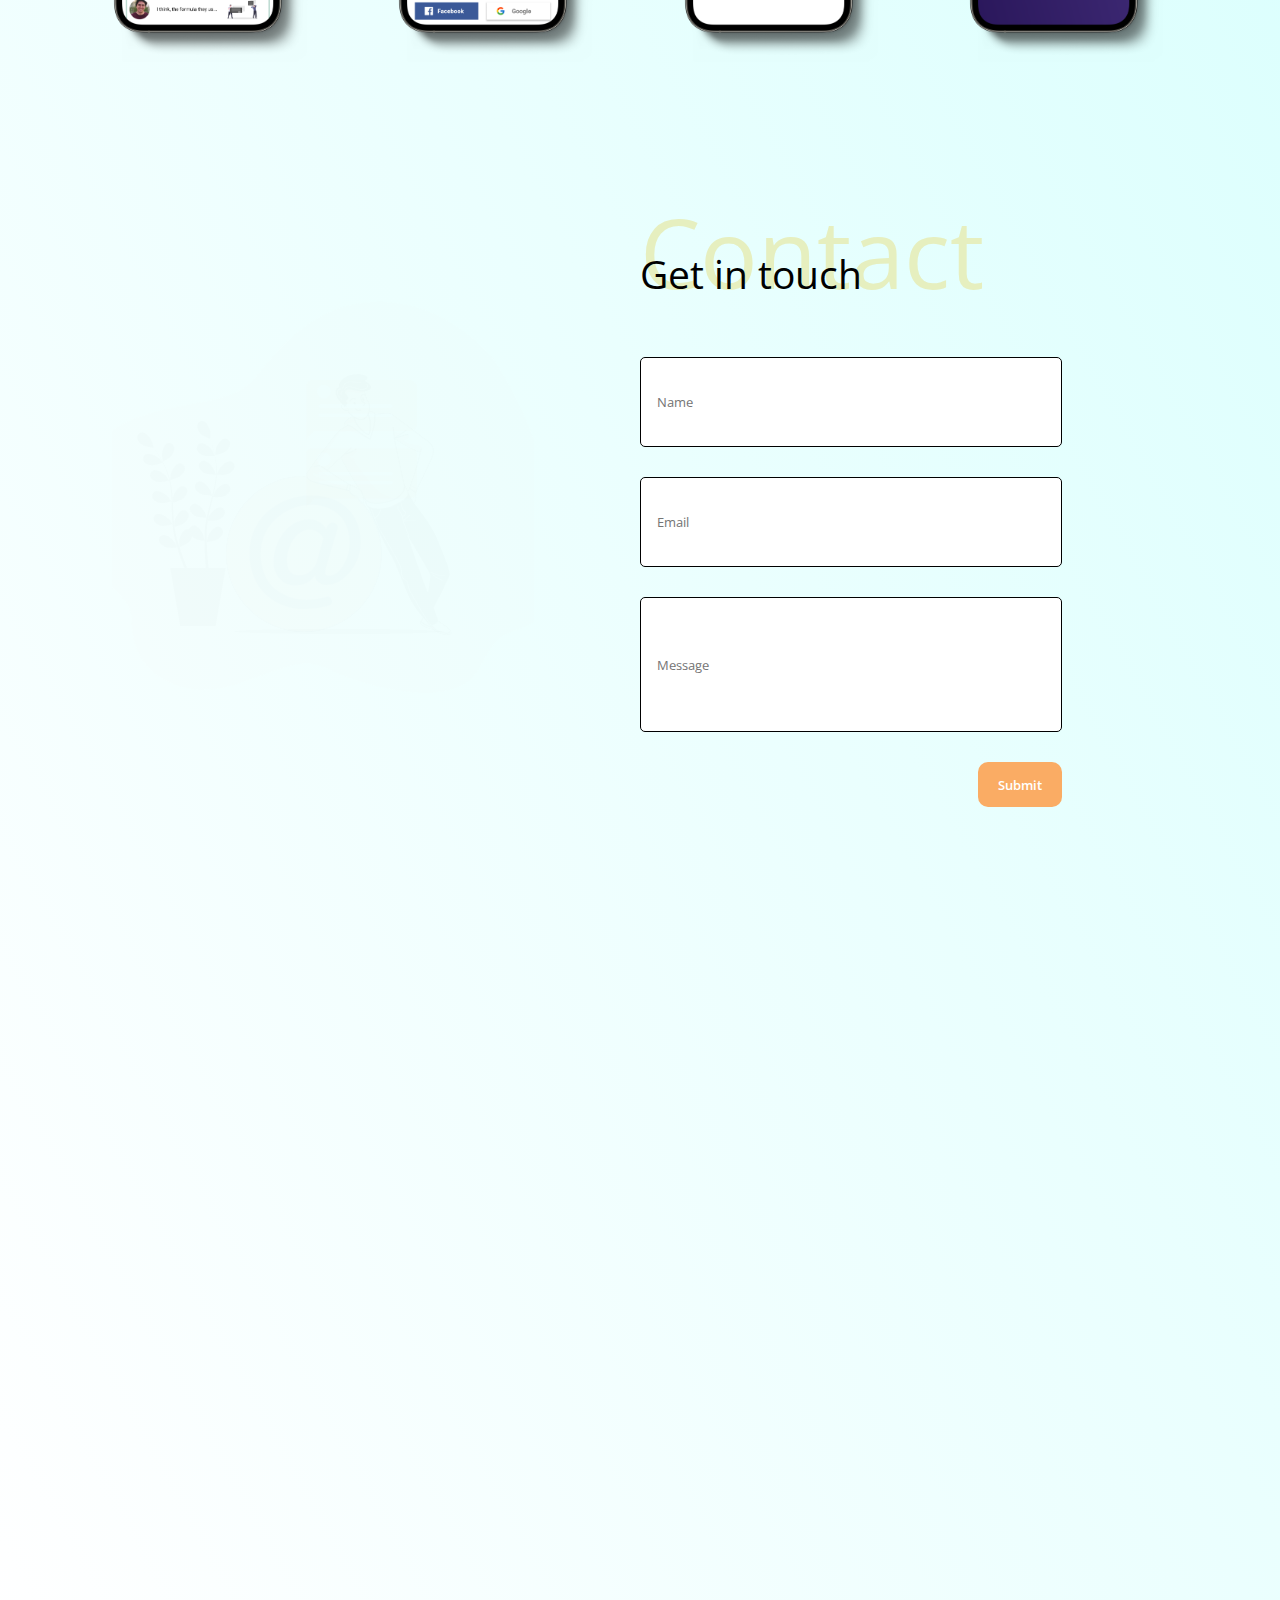
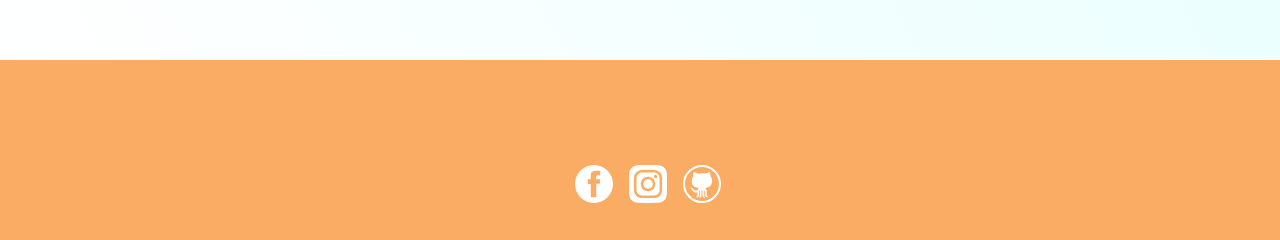
==== commit 19d725f3: "add alert in form" ====
--- a/index.html
+++ b/index.html
@@ -258,7 +258,7 @@
                 <h2>Get in touch</h2>
               </div>
             </div>
-            <form action="/" method="POST" class="client-form">
+            <form method="POST" class="client-form" onsubmit="replySubmit()">
               <input
                 type="text"
                 name="client_name"
@@ -294,9 +294,15 @@
 
     <footer>
       <div class="social-media">
-        <img src="assets/social-media-1.svg" alt="facebook" />
-        <img src="assets/social-media-2.svg" alt="facebook" />
-        <img src="assets/social-media-3.svg" alt="facebook" />
+        <a href="https://facebook.com/moshONtong" target="_blank"
+          ><img src="assets/social-media-1.svg" alt="facebook"
+        /></a>
+        <a href="https://www.instagram.com/mosh_ontong/" target="_blank"
+          ><img src="assets/social-media-2.svg" alt="instagram"
+        /></a>
+        <a href="https://github.com/moshOntong-IT" target="_blank"
+          ><img src="assets/social-media-3.svg" alt="github"
+        /></a>
       </div>
     </footer>
 
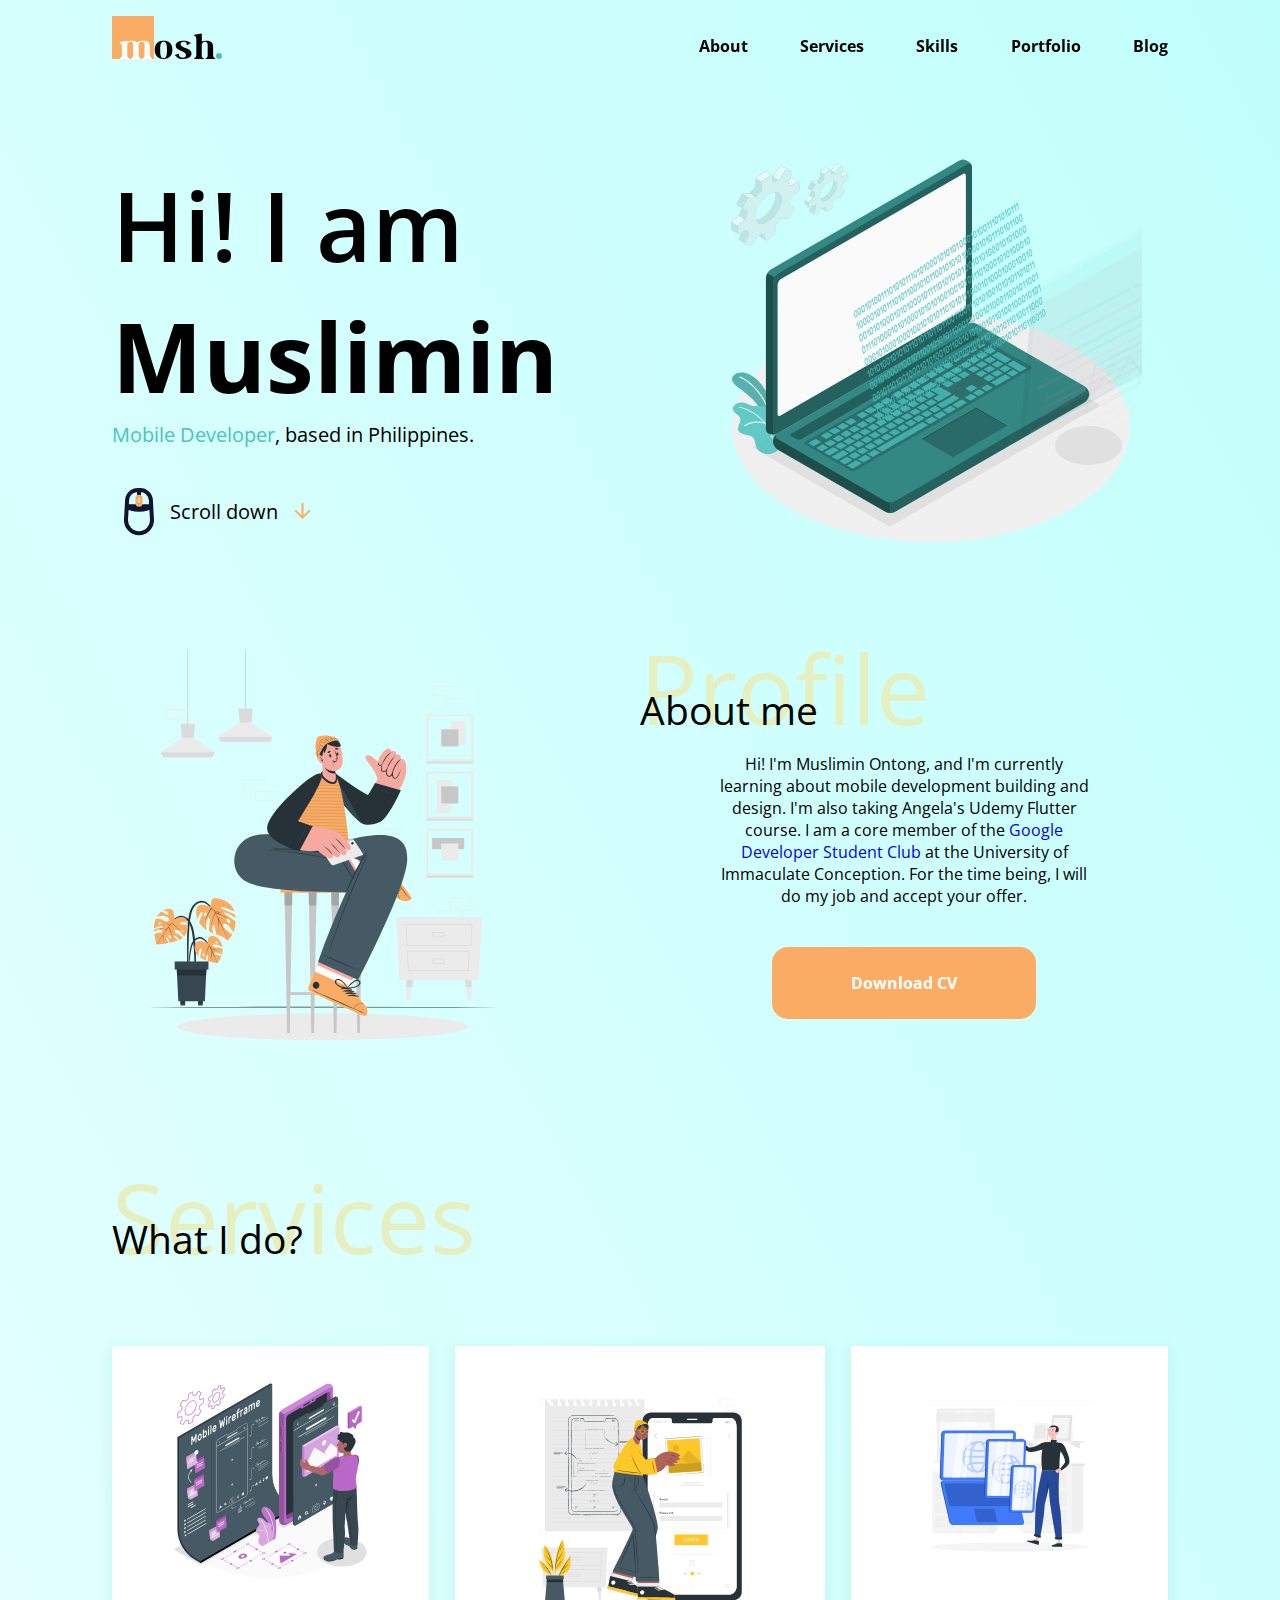
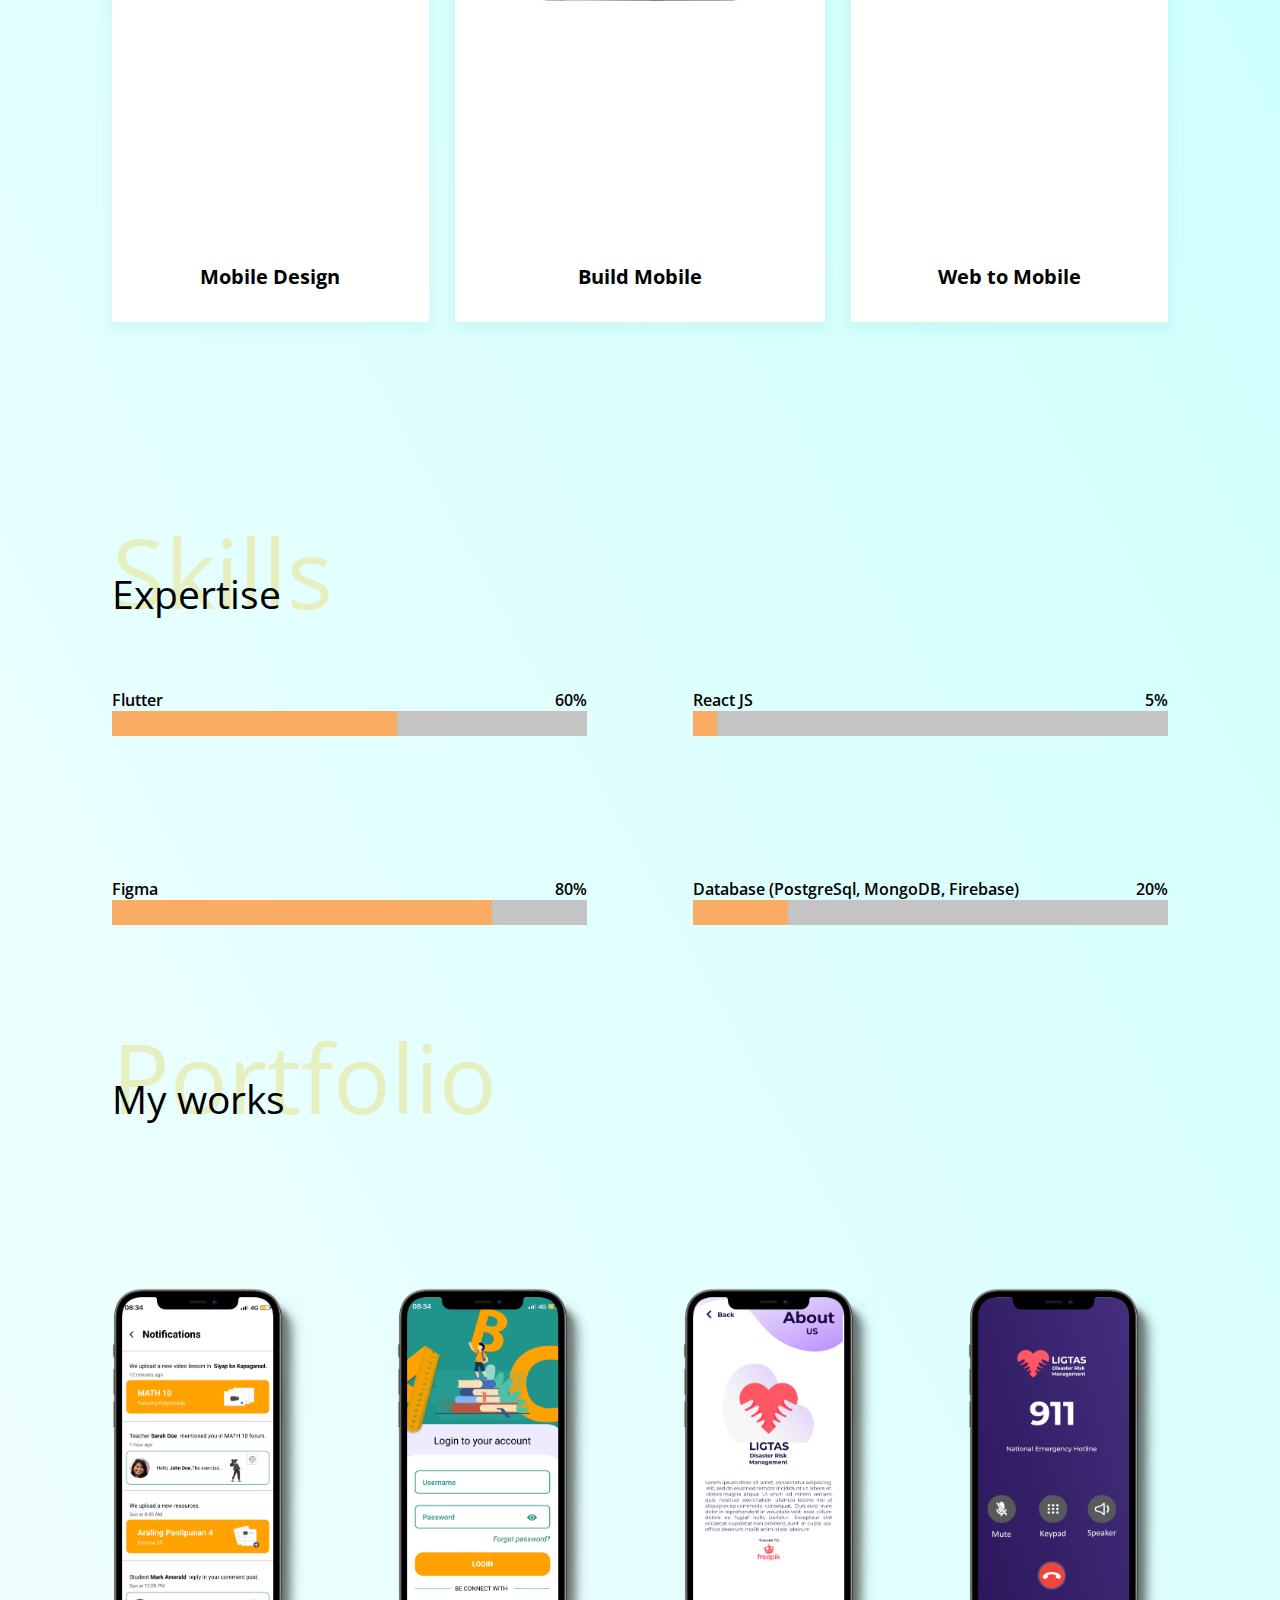
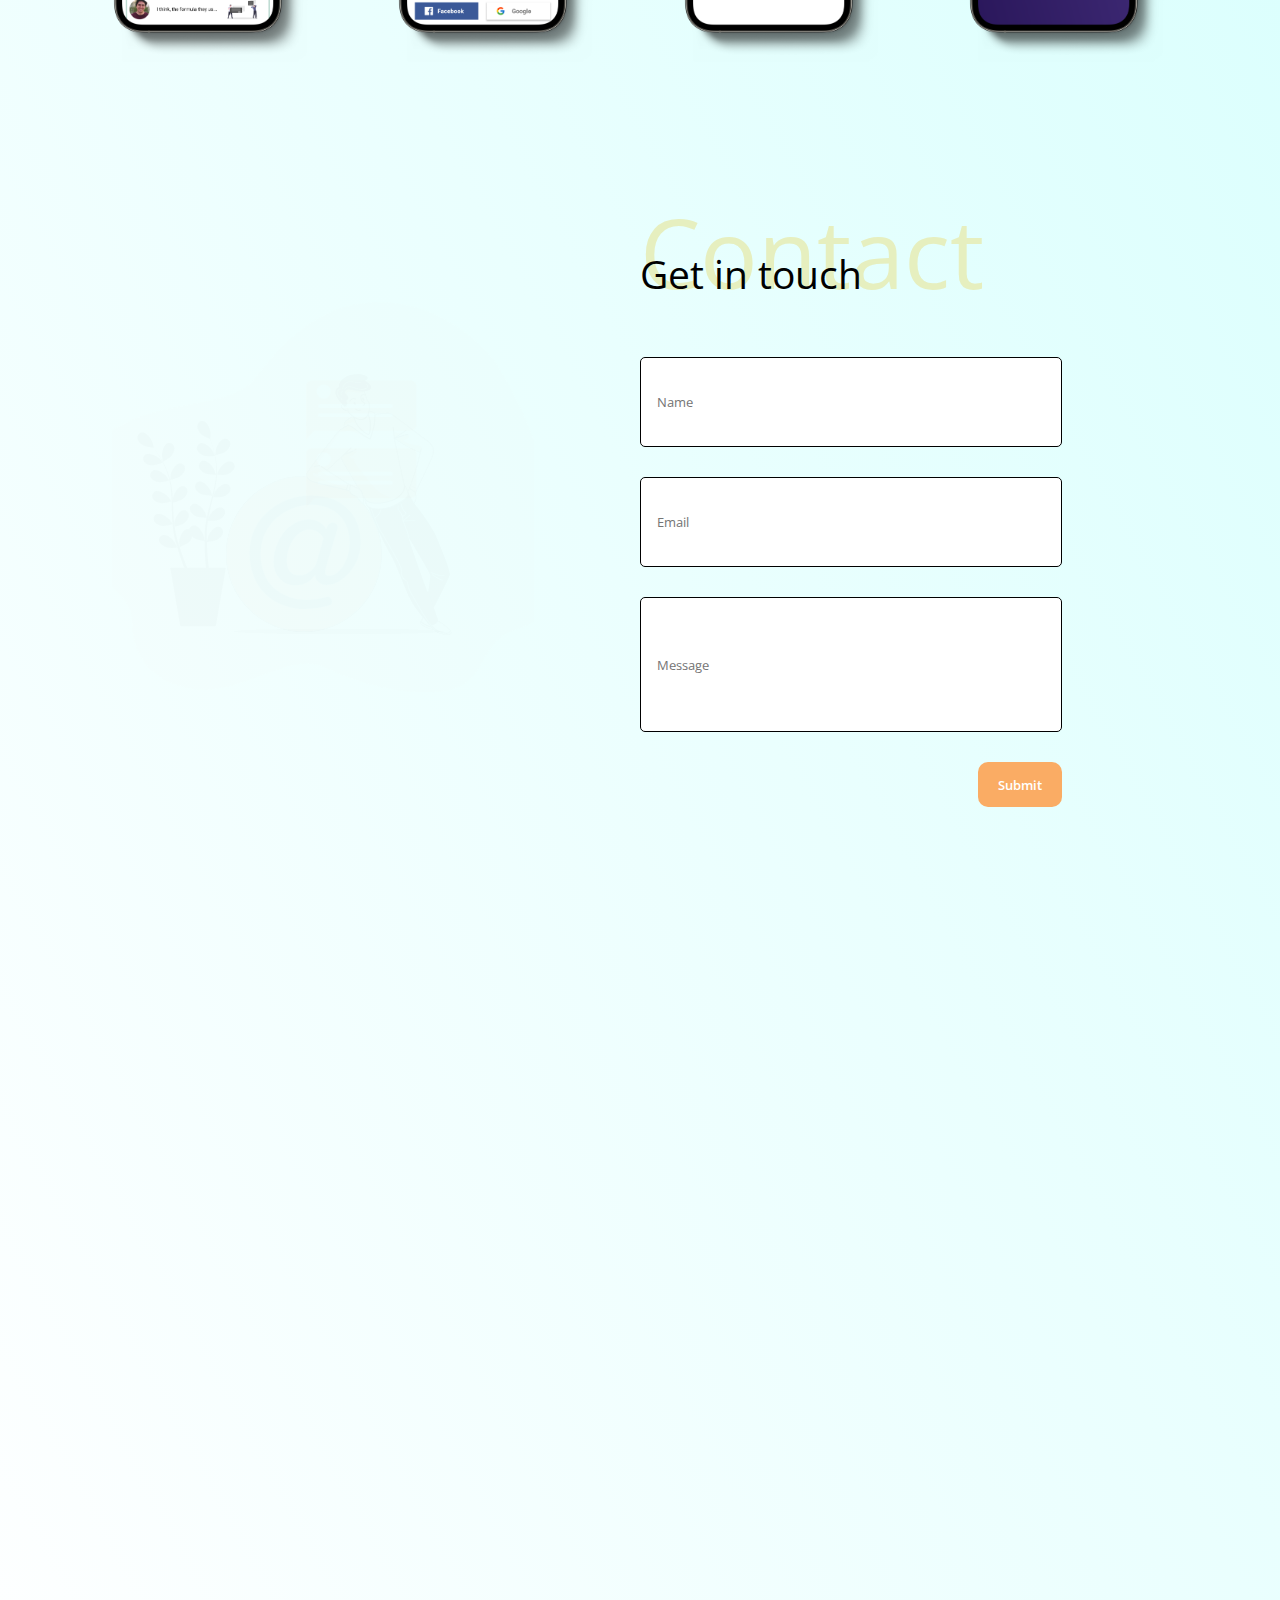
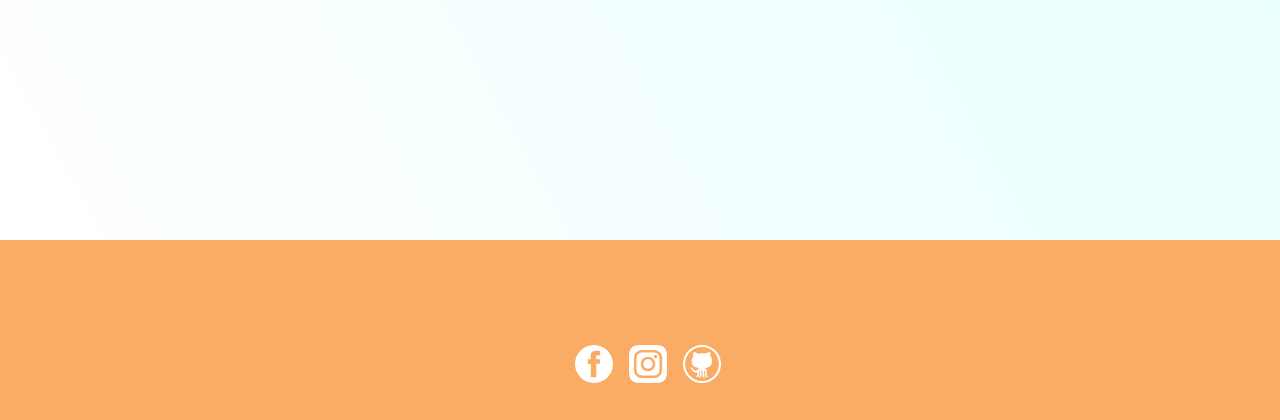
==== commit 16a6e13c: "add  blog" ====
--- a/index.html
+++ b/index.html
@@ -57,7 +57,12 @@
                   >
                 </li>
                 <li>
-                  <a href="" id="blog-nav" onclick="clickNavBar()">Blog</a>
+                  <a
+                    href="pages/who-am-i.html"
+                    id="blog-nav"
+                    onclick="clickNavBar()"
+                    >Blog</a
+                  >
                 </li>
               </ul>
             </div>
--- a/style.css
+++ b/style.css
@@ -5,7 +5,7 @@
   --background-gradient: linear-gradient(241.04deg, #c1fffc 0%, #ffffff 100%);
   --margin-bottom: 2rem;
   --margin-top: 2.5rem;
-  --main-background-linear: 540vh;
+  --main-background-linear: 560vh;
   --footer-height: 20vh;
 }
 * {
@@ -27,6 +27,7 @@
   position: fixed;
   top: 0;
   width: 100%;
+  height: 15vh;
   padding: var(--padding-body);
   background: transparent;
   margin-bottom: var(--margin-bottom);
@@ -389,6 +390,9 @@
     --main-background-linear: 740vh;
     --footer-height: 10vh;
   }
+  header {
+    height: 10vh;
+  }
 
   header .container nav #nav-menu {
     width: 100%;
@@ -580,6 +584,7 @@
   footer .social-media img {
     width: 30px;
   }
+
   /* #check:checked ~ .nav-menu {
     left: 0;
   } */
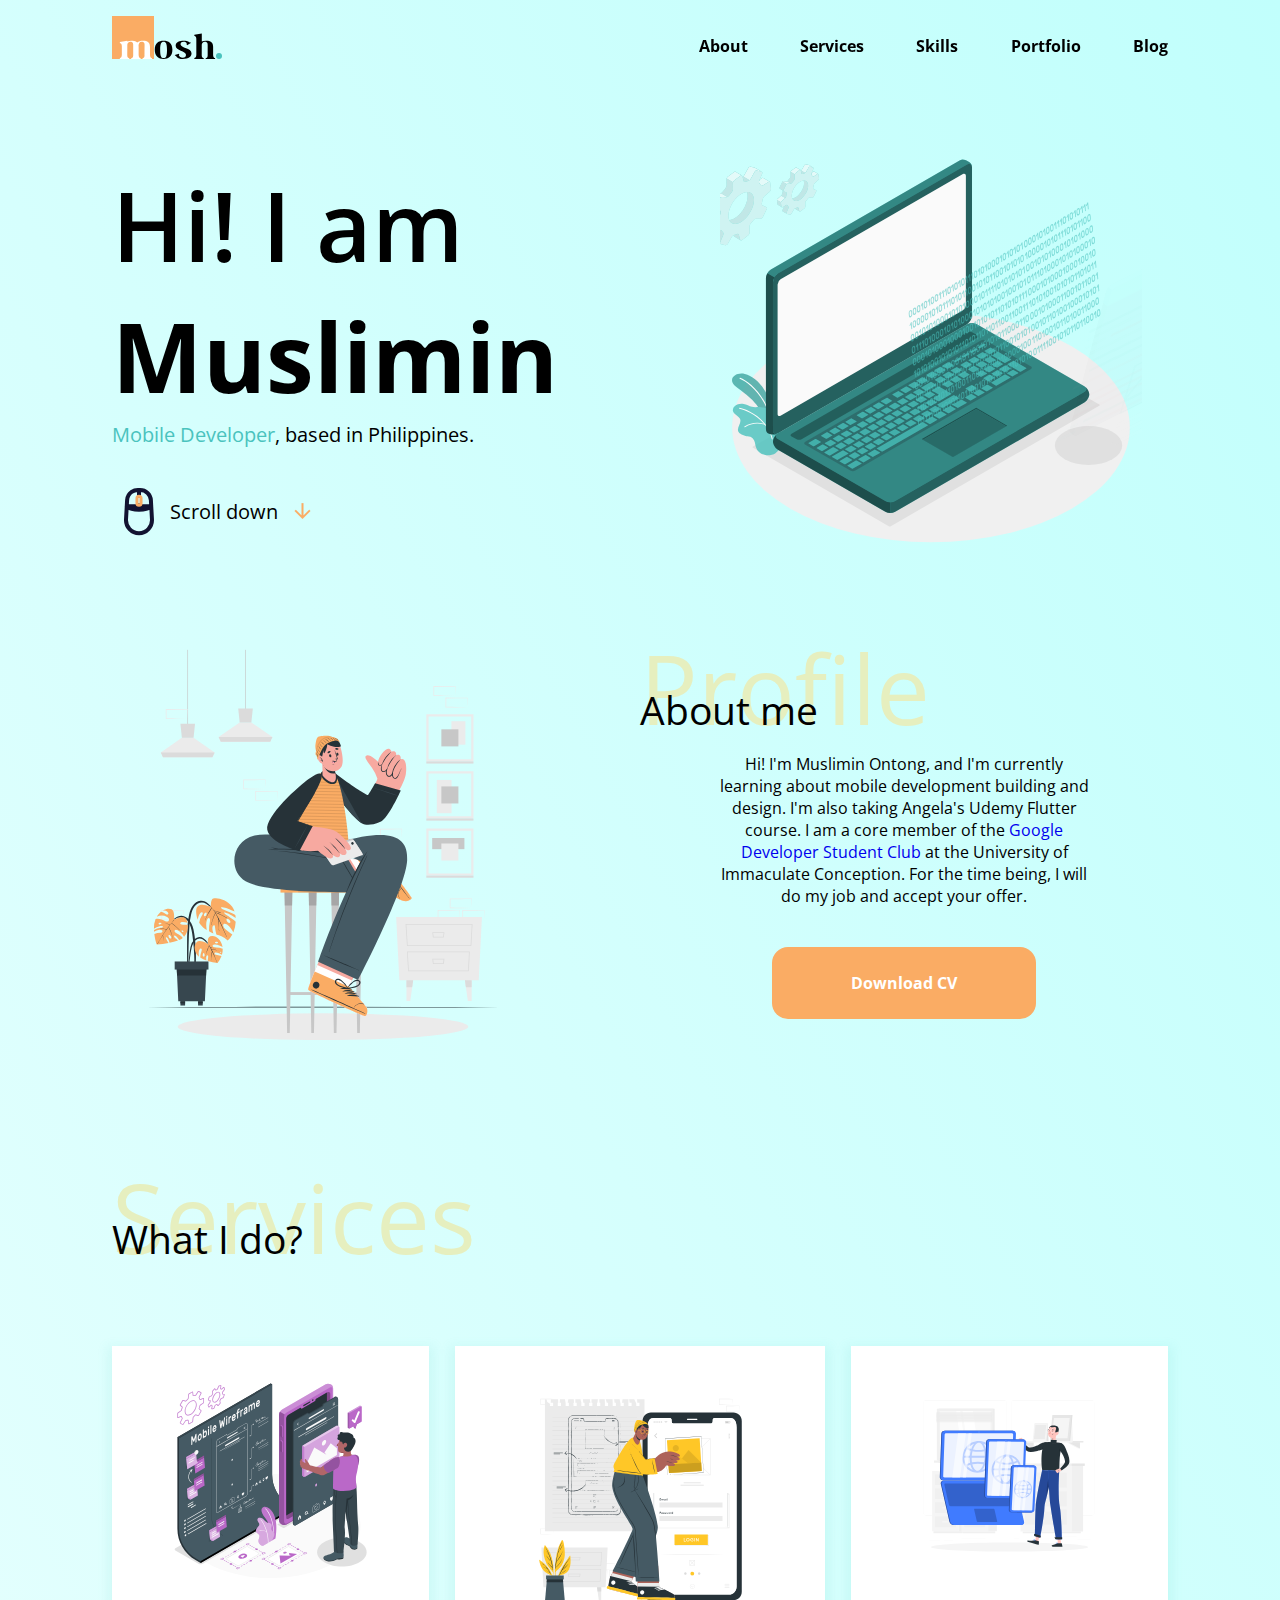
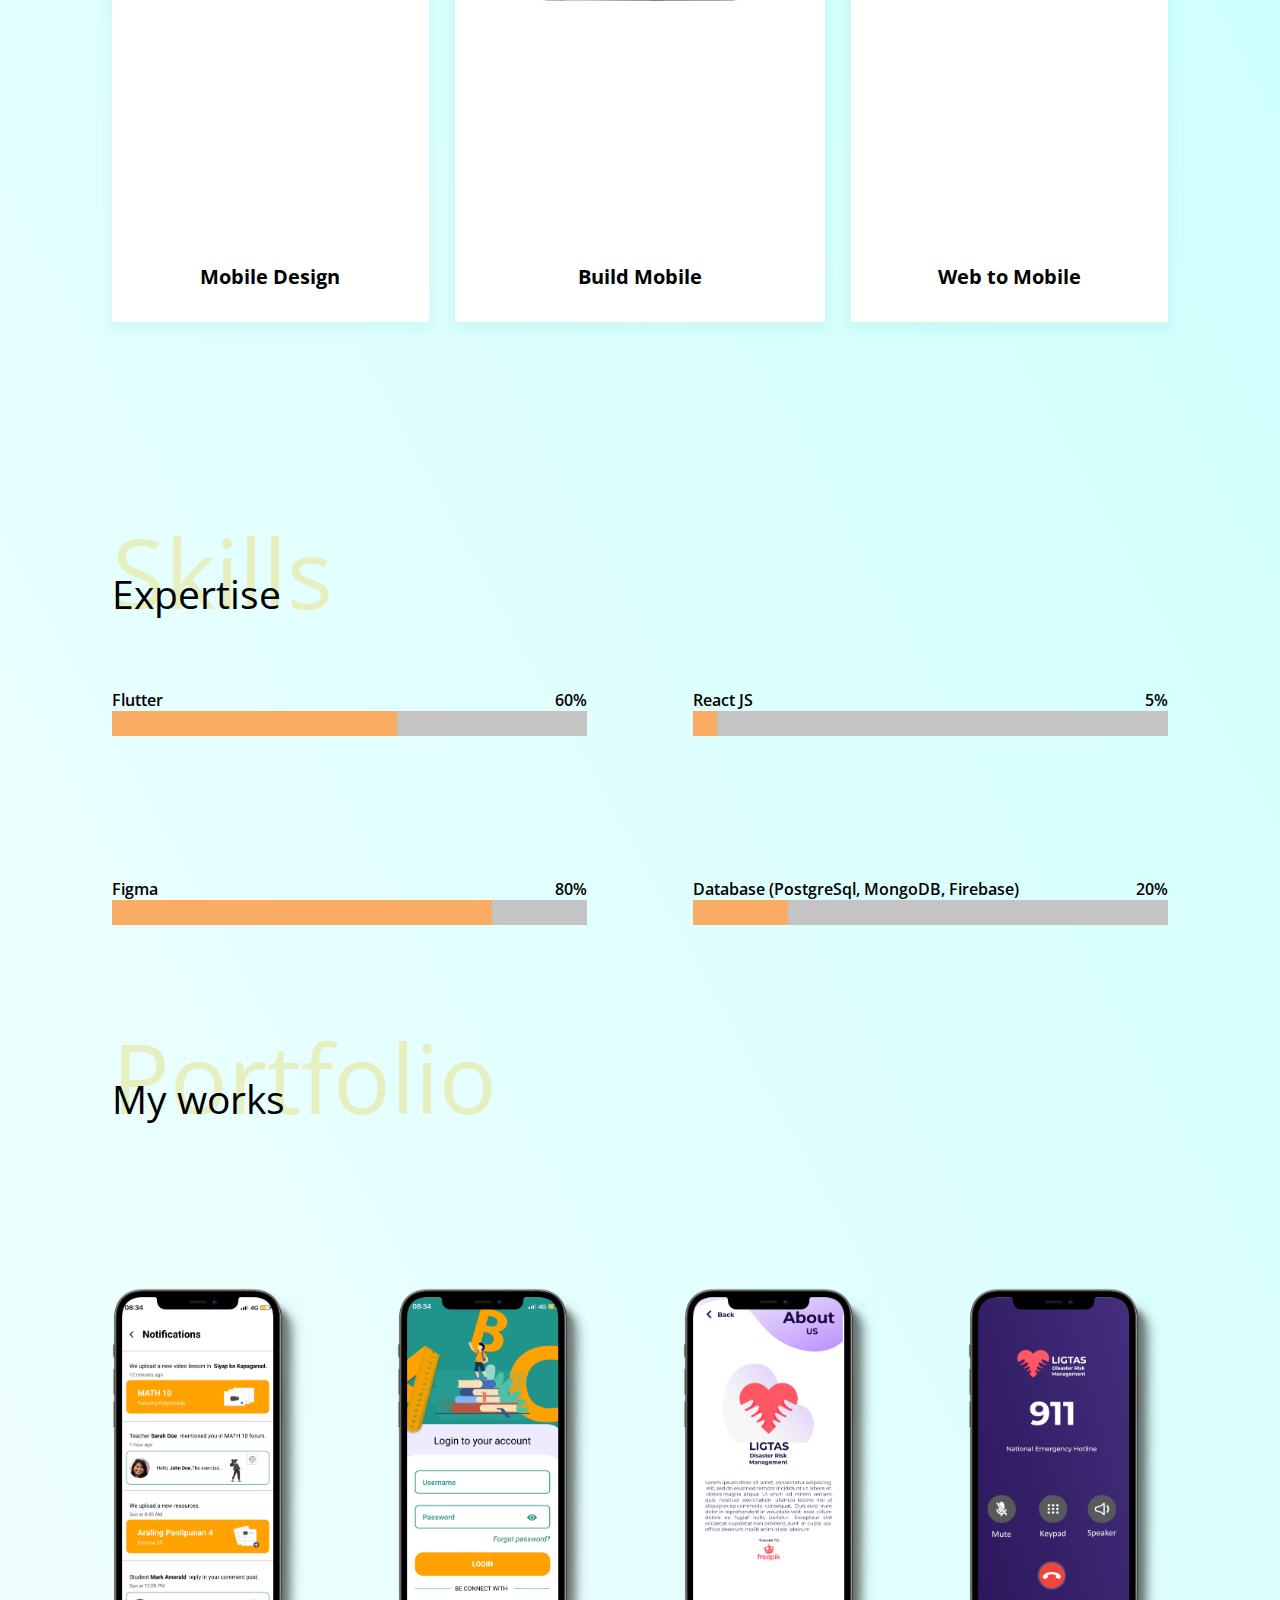
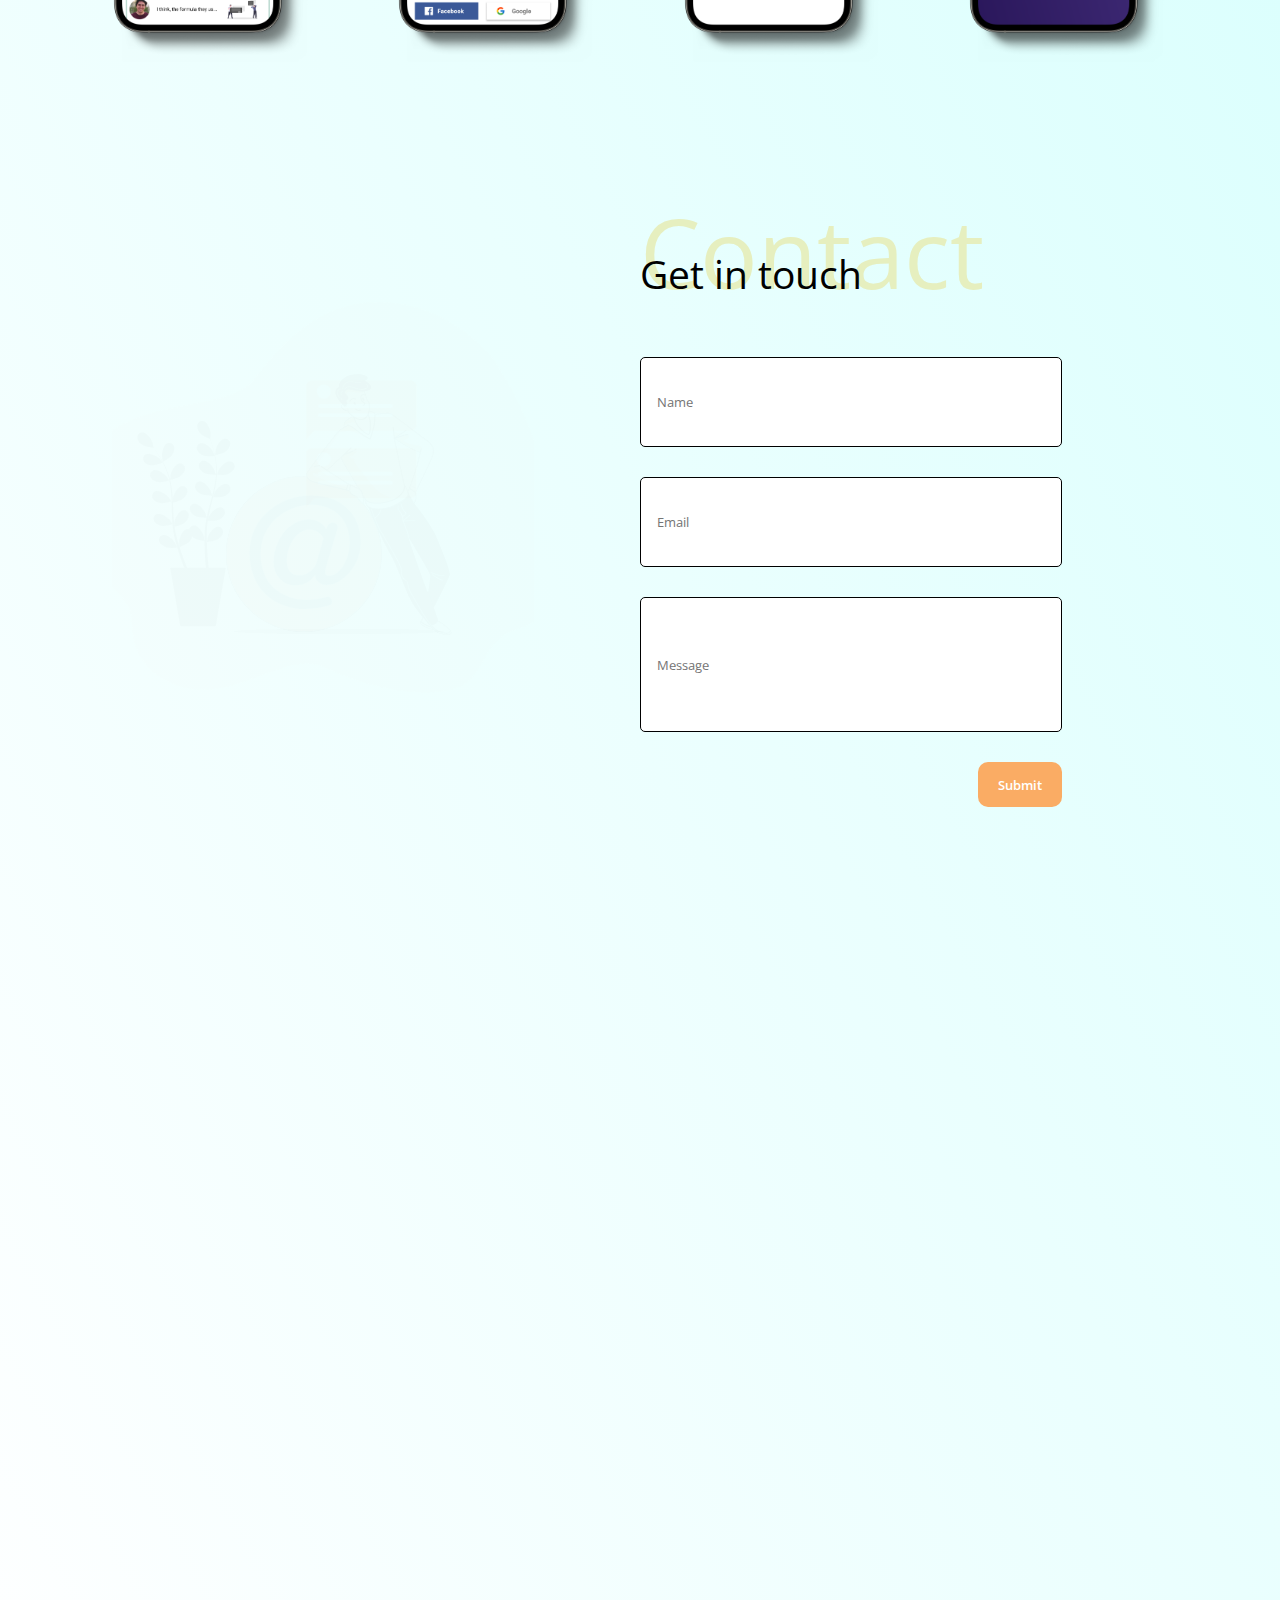
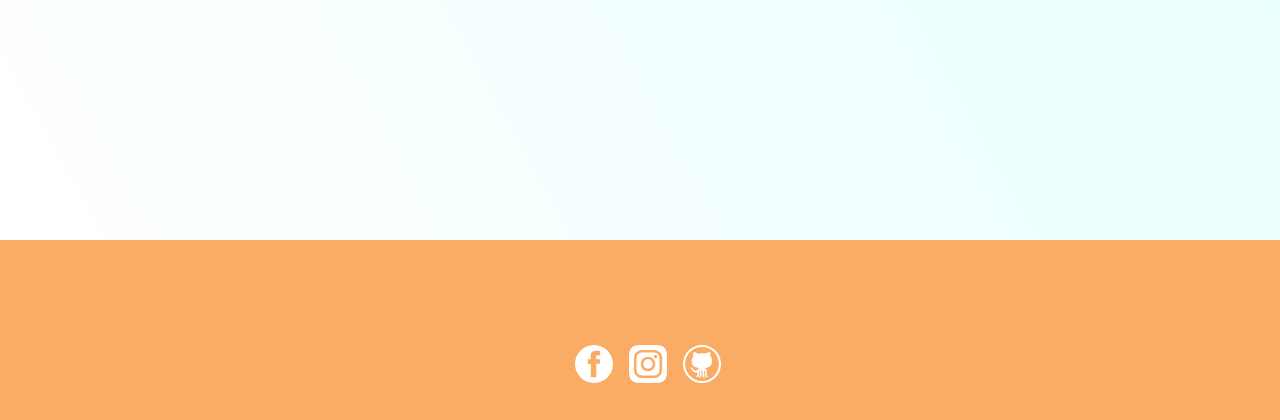
==== commit a8d3a349: "separate mediaqueries for fixing the dynamically logo" ====
--- a/index.html
+++ b/index.html
@@ -18,7 +18,7 @@
           <input type="checkbox" id="check" onclick="nav_appear()" />
           <div class="logo-container">
             <a href="#landing-page"
-              ><img id="logo-home" src="assets/logo.svg" alt=""
+              ><img class="logo-home" src="assets/logo.svg" alt="logo"
             /></a>
           </div>
           <nav>
@@ -310,7 +310,7 @@
         /></a>
       </div>
     </footer>
-
-    <script src="index.js"></script>
   </body>
+  <script src="index.js"></script>
+  <script src="mediaquery.js"></script>
 </html>
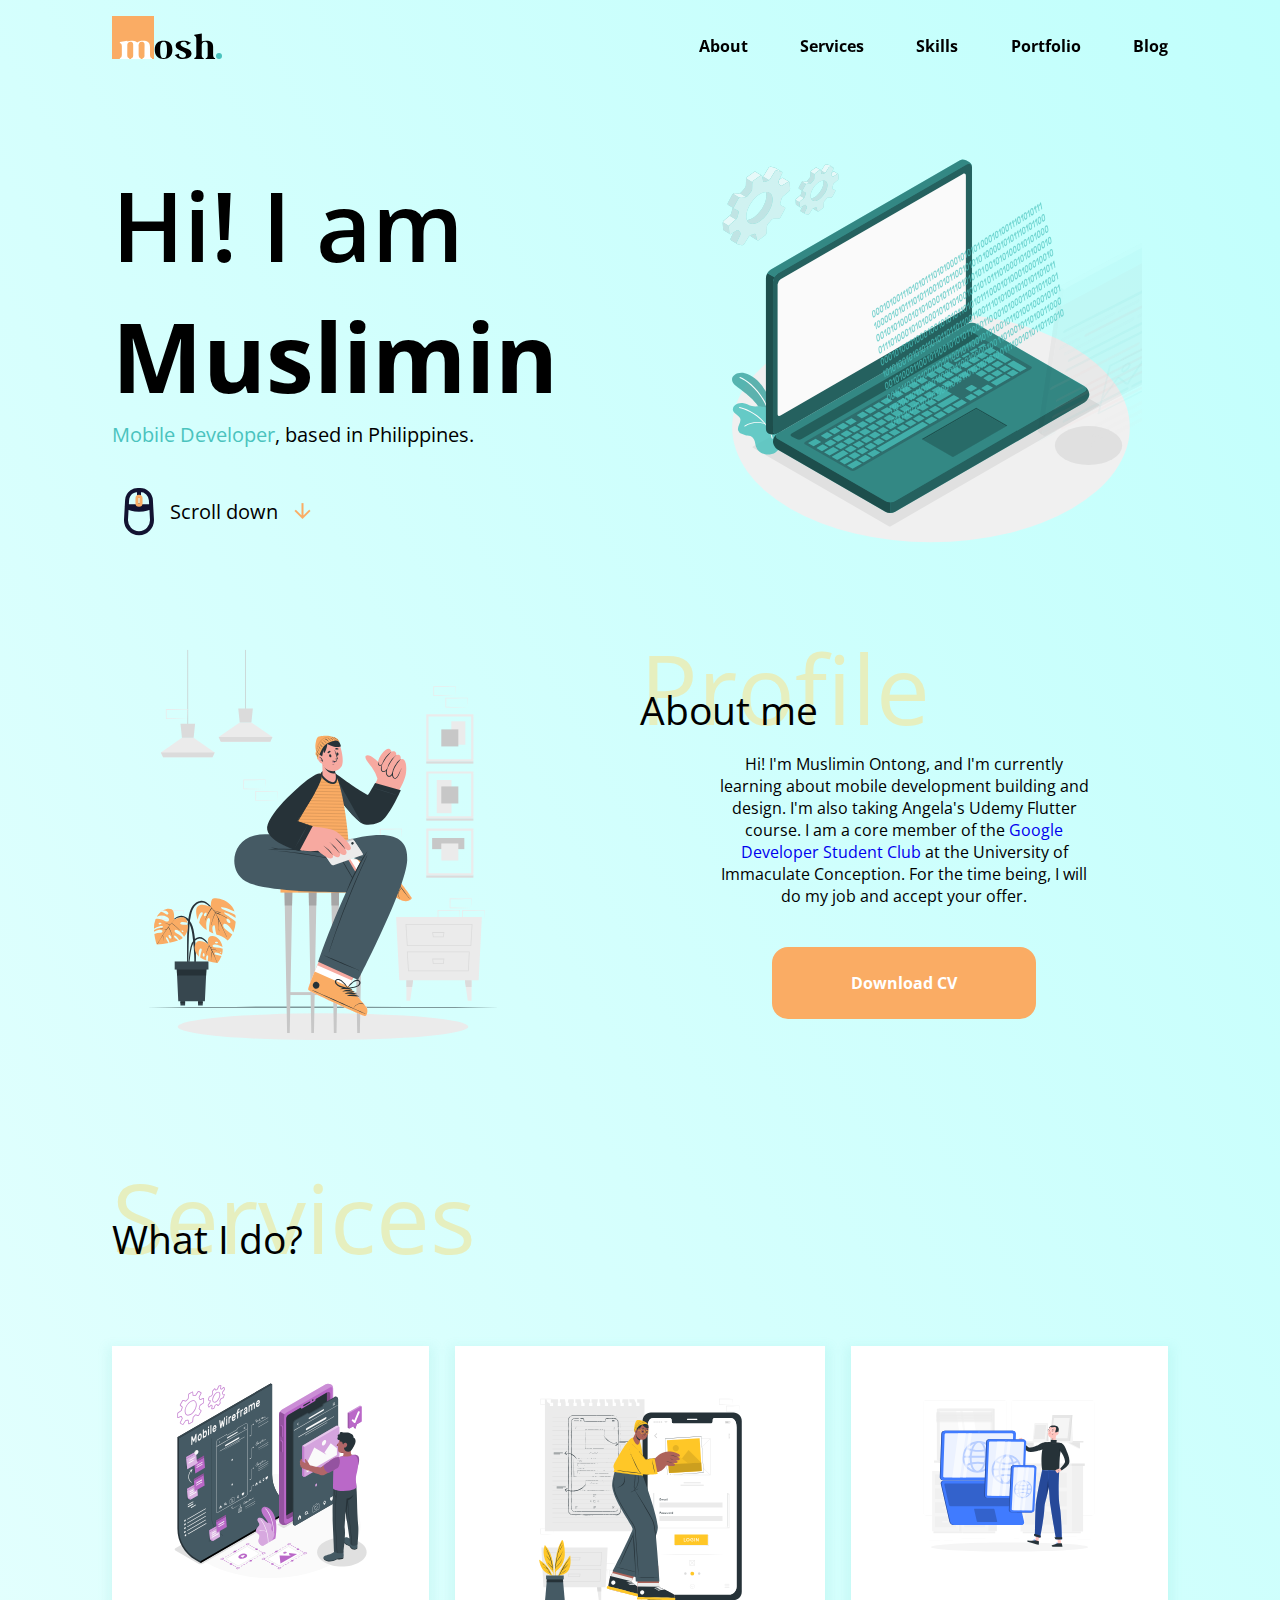
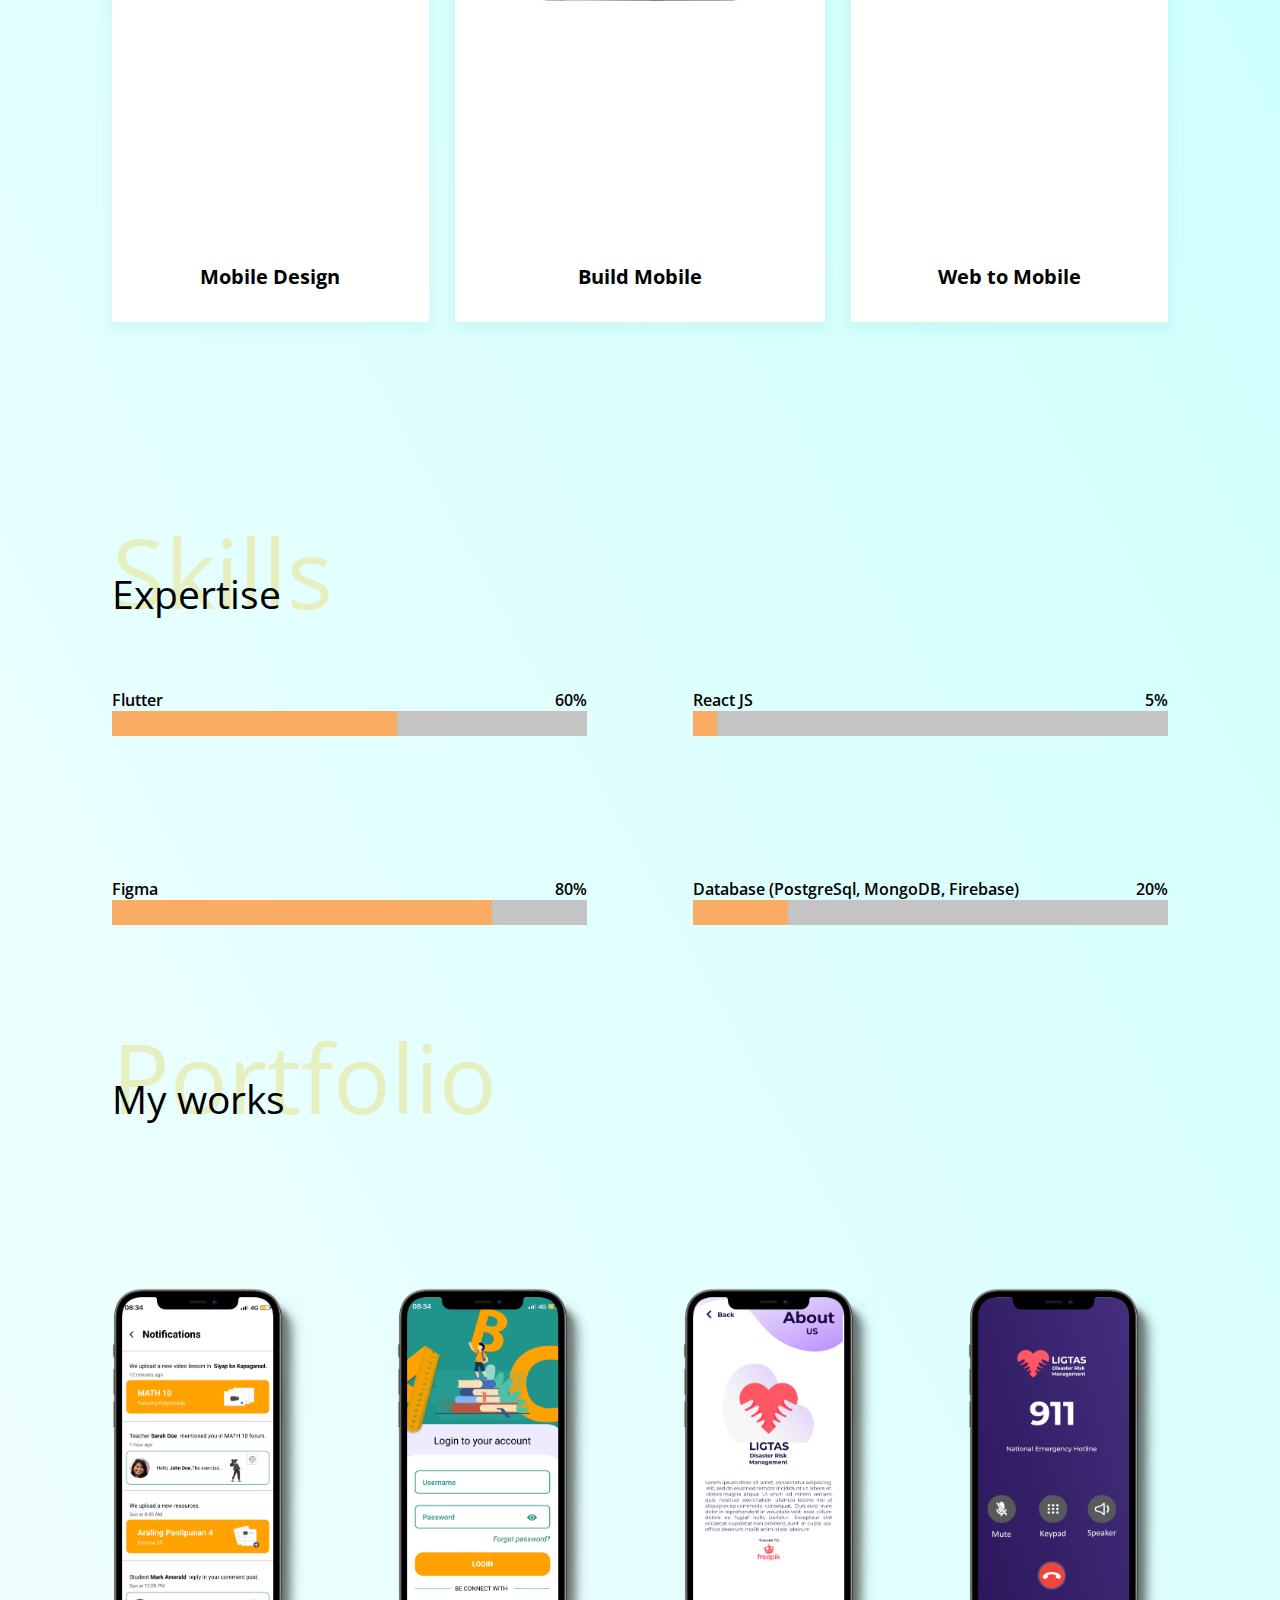
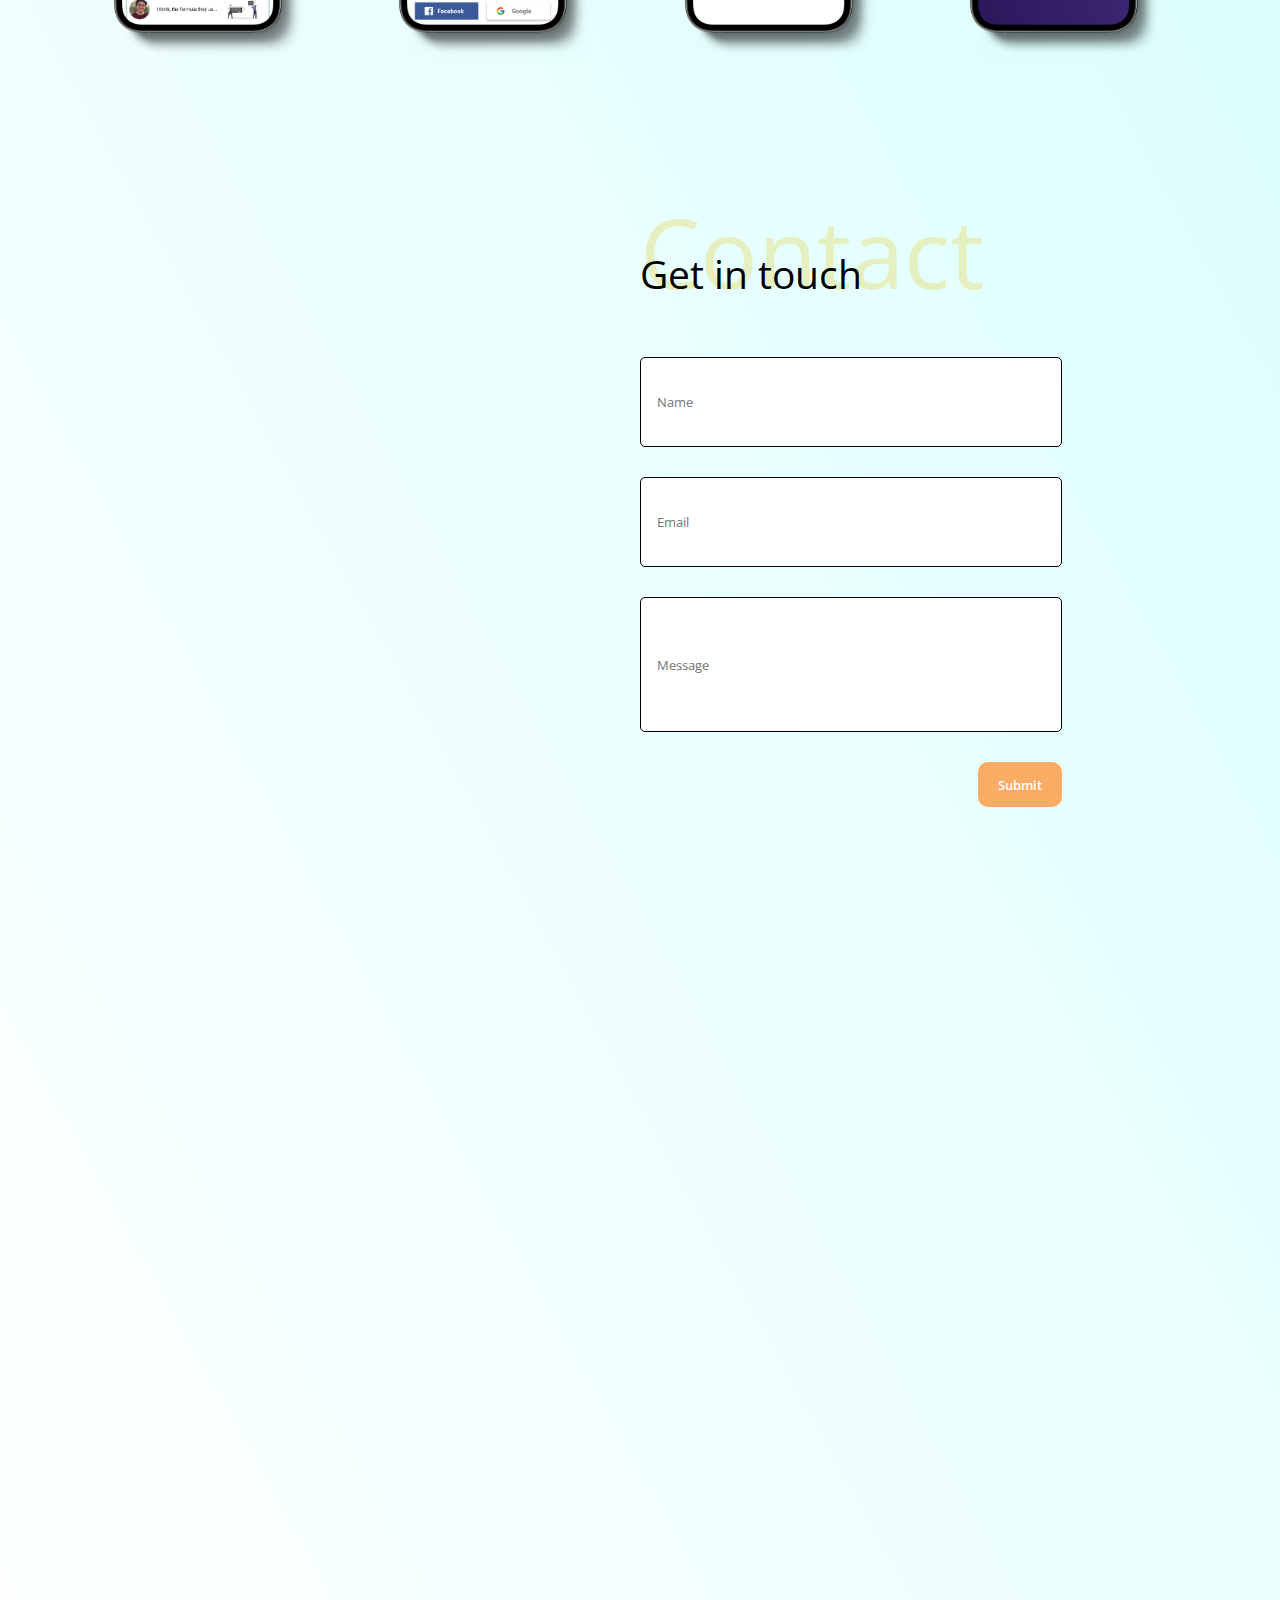
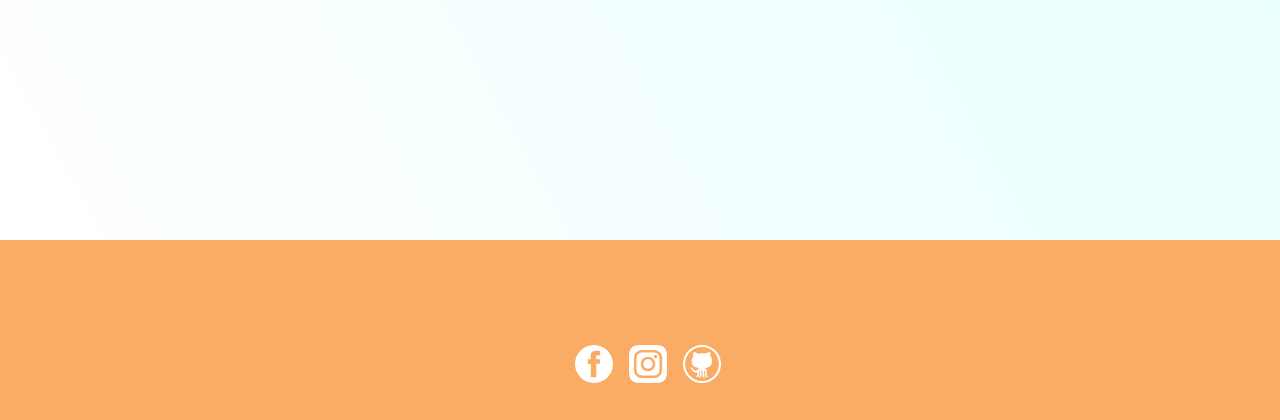
==== commit 7e655274: "add onClick function on logo anchor" ====
--- a/index.html
+++ b/index.html
@@ -17,8 +17,8 @@
         <div class="container">
           <input type="checkbox" id="check" onclick="nav_appear()" />
           <div class="logo-container">
-            <a href="#landing-page"
-              ><img class="logo-home" src="assets/logo.svg" alt="logo"
+            <a href="#landing-page"  onclick="clickNavBar()"
+              ><img class="logo-home" src="assets/logo.svg" alt="logo" 
             /></a>
           </div>
           <nav>
